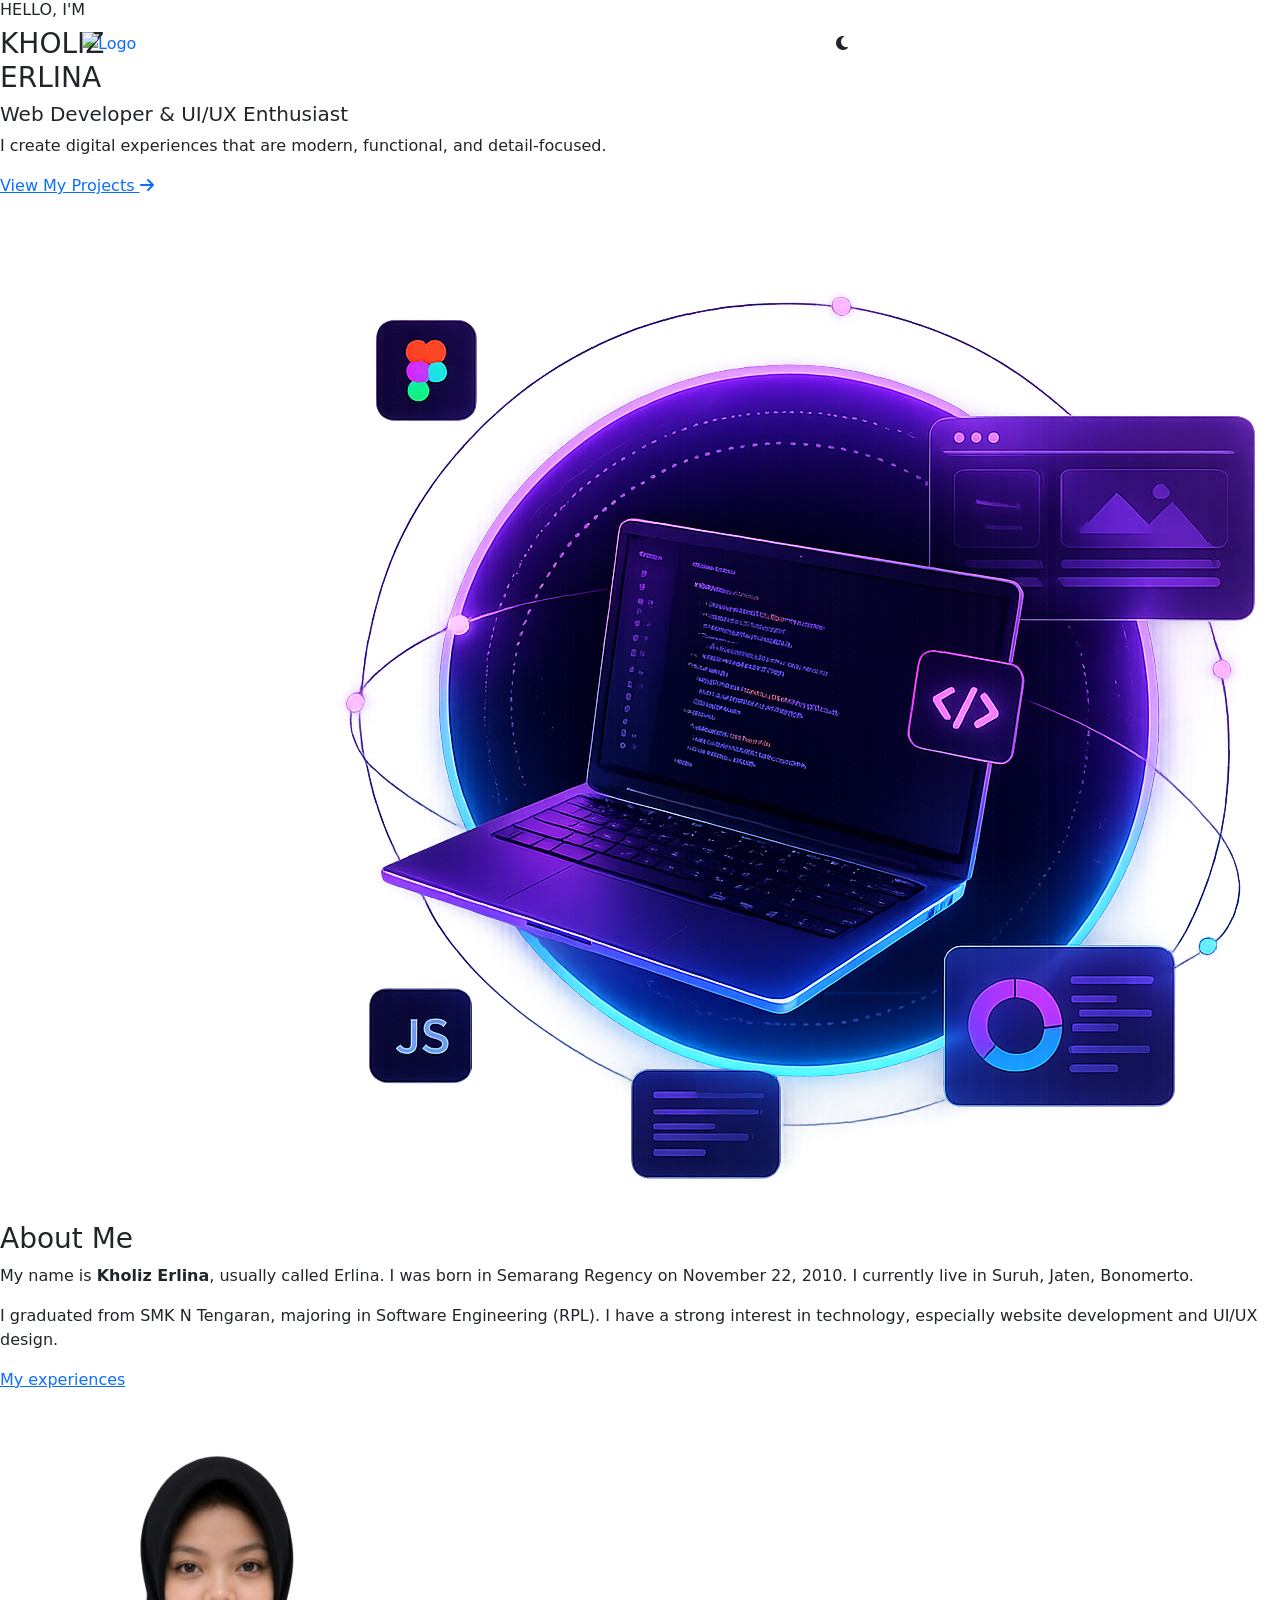
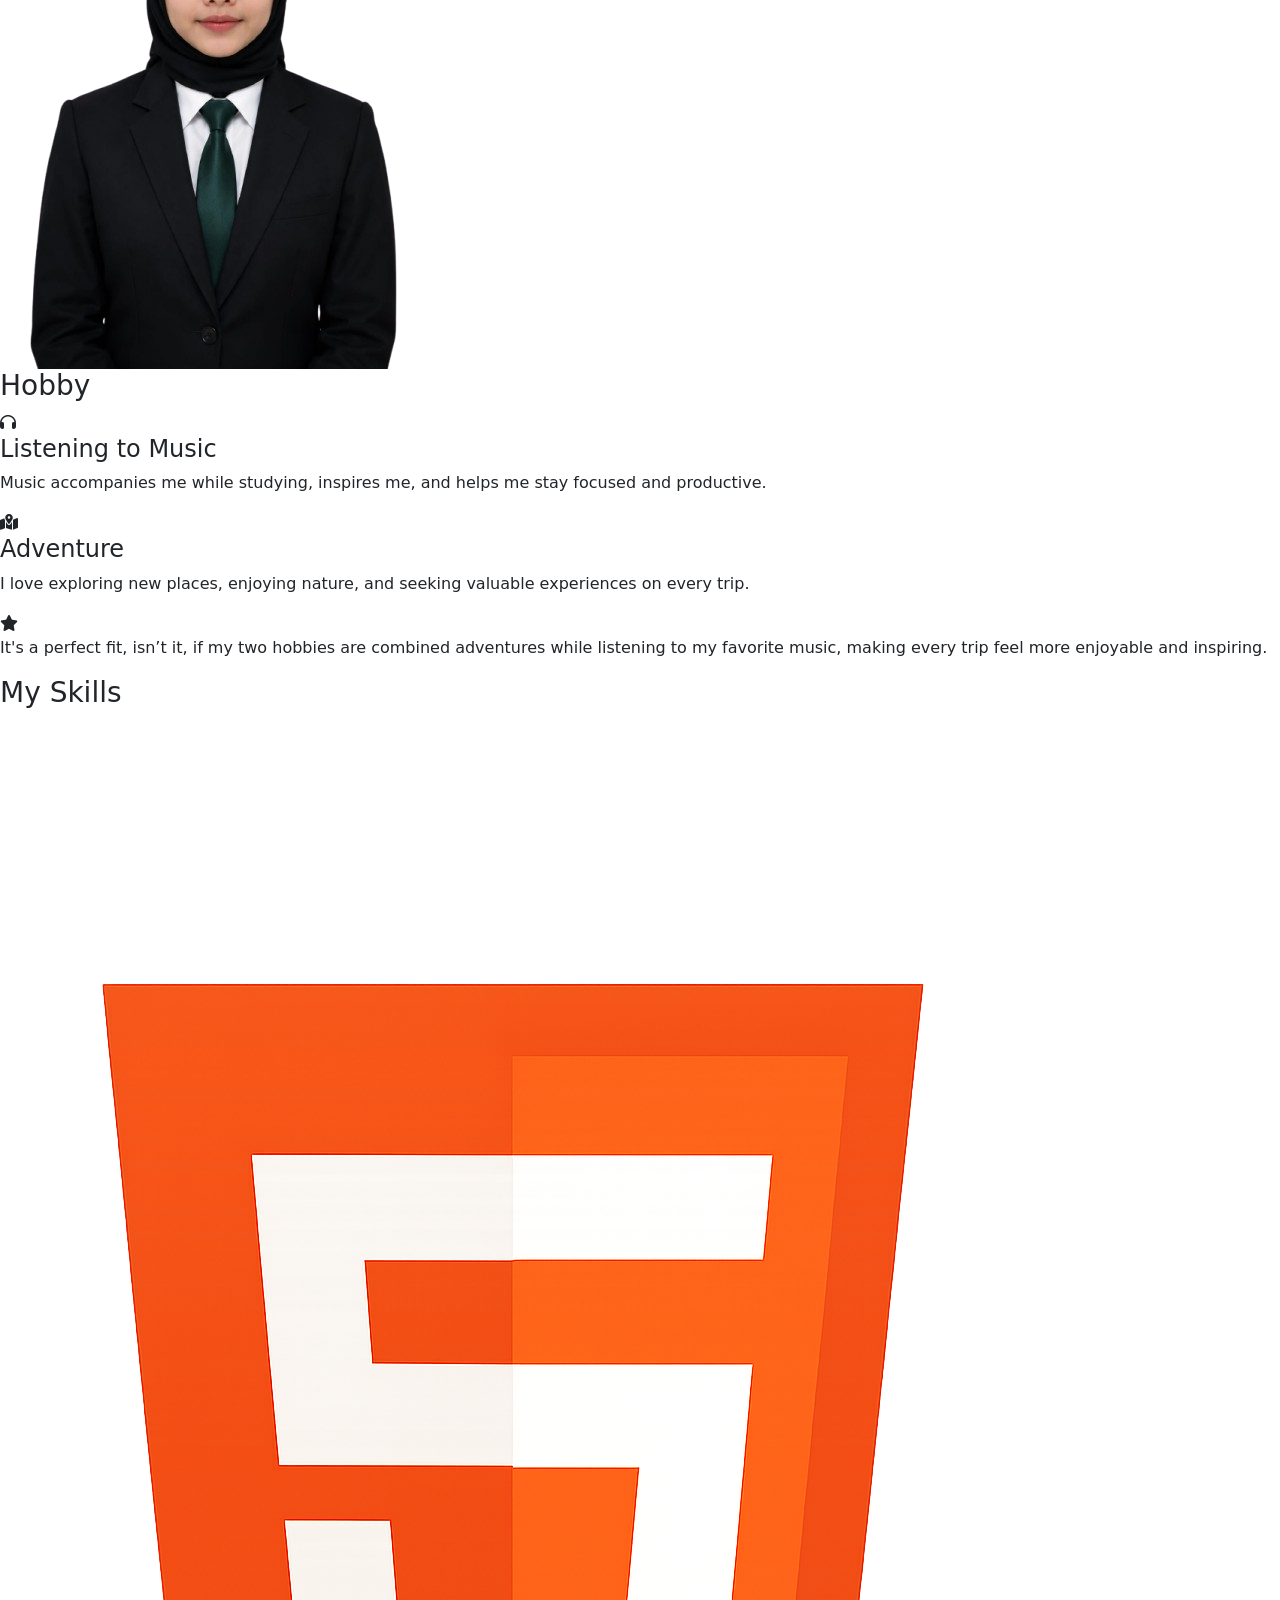
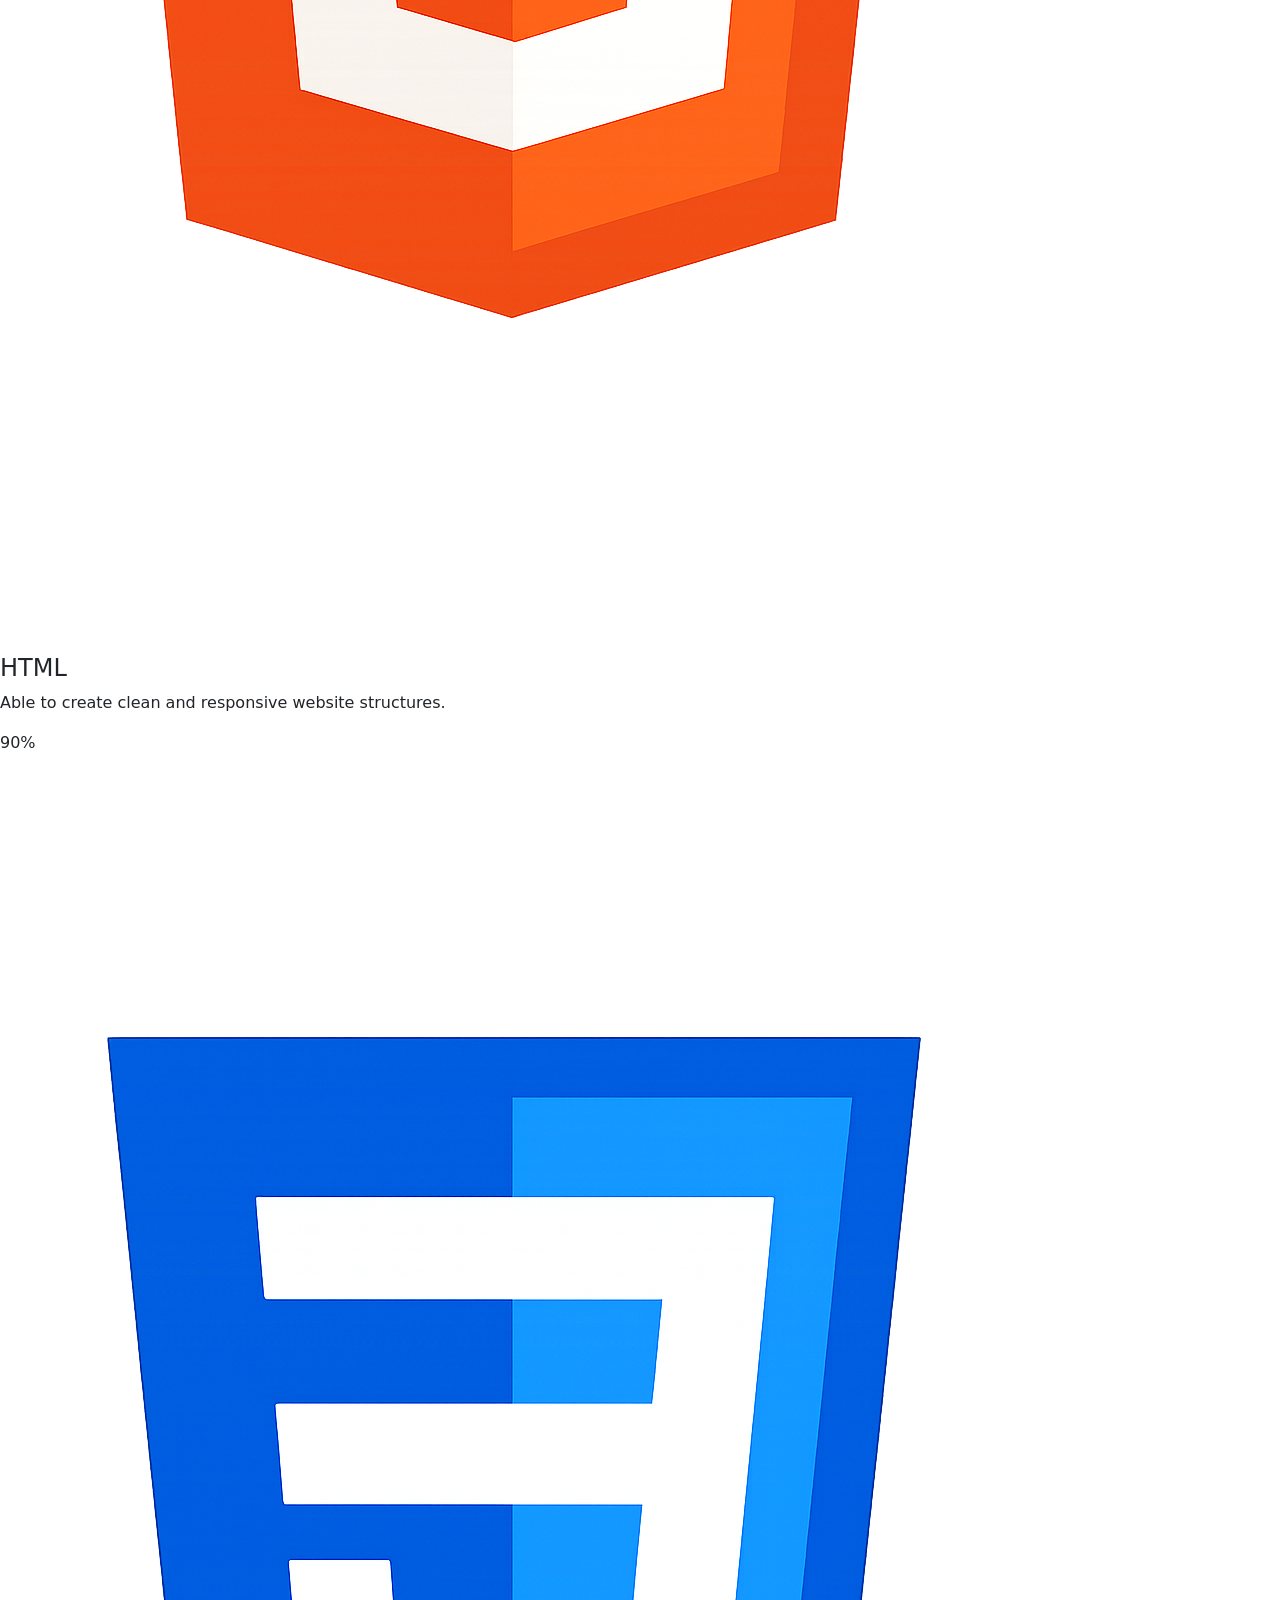
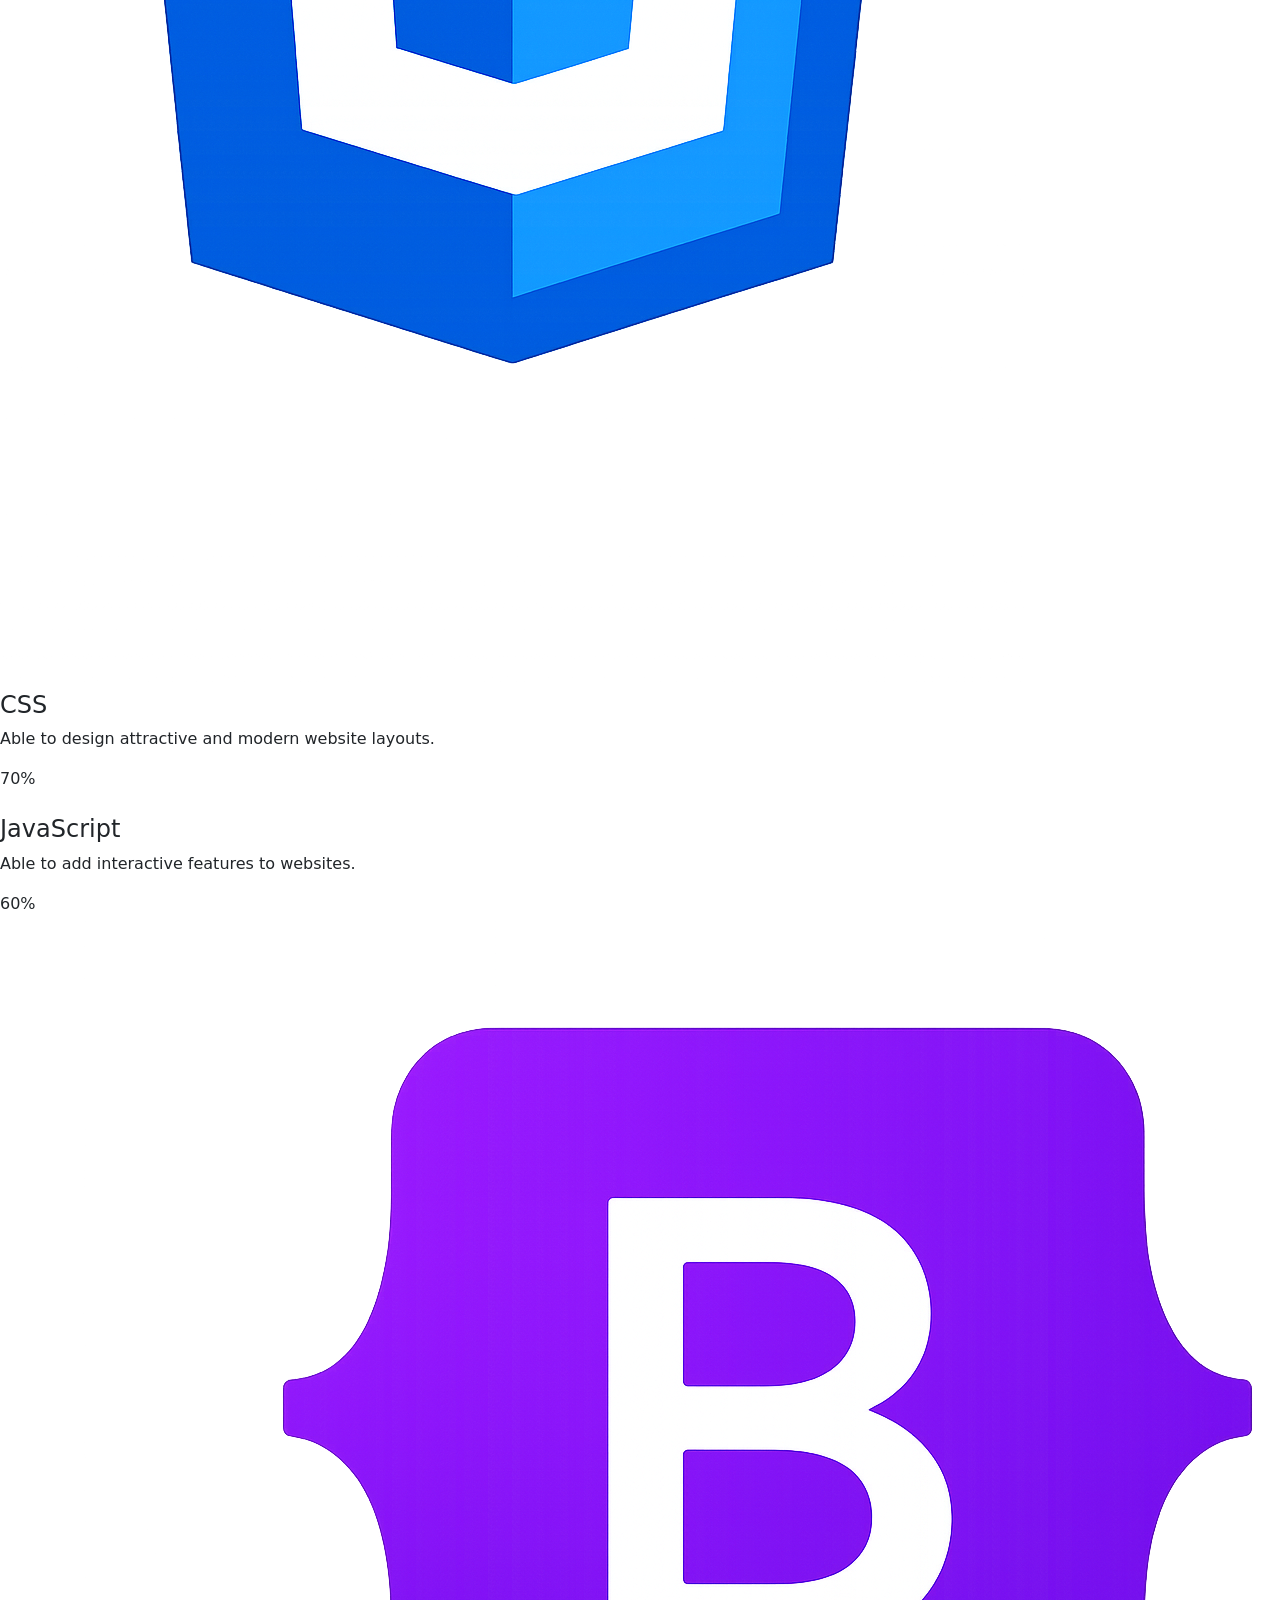
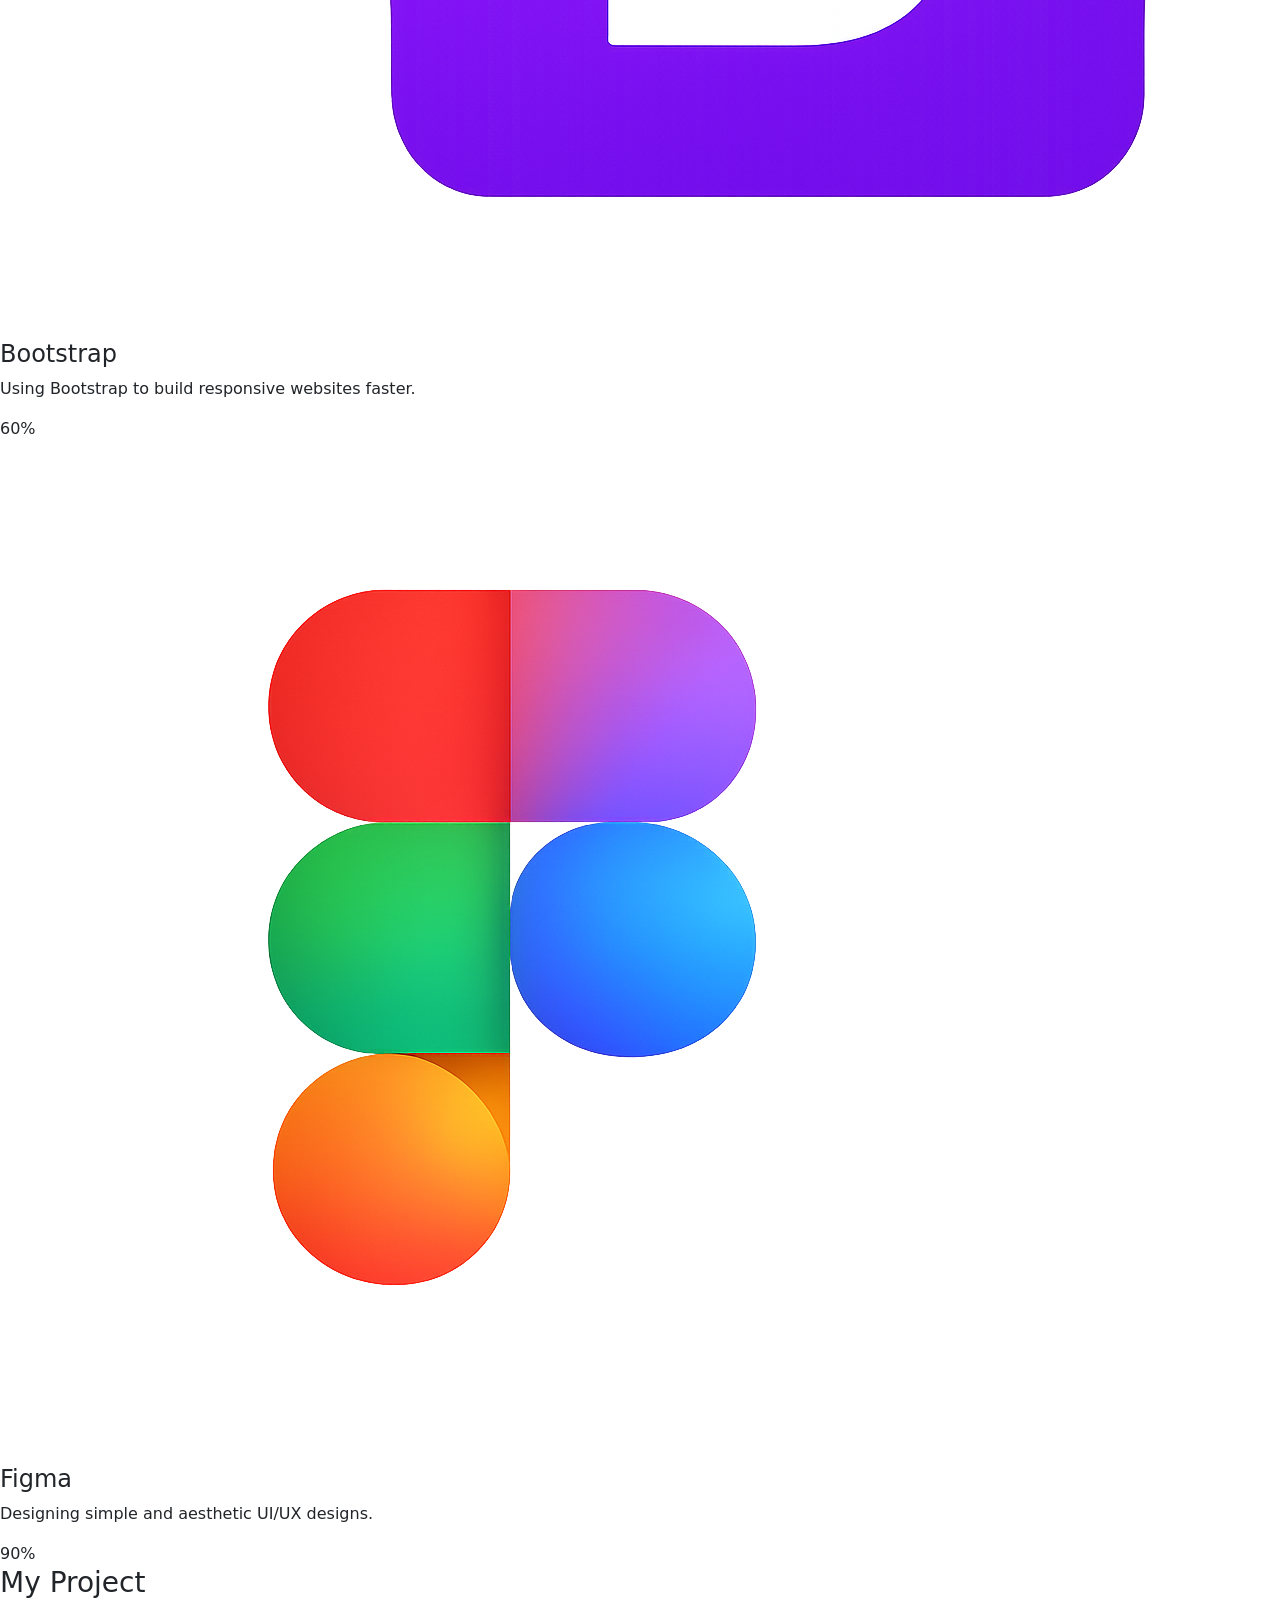
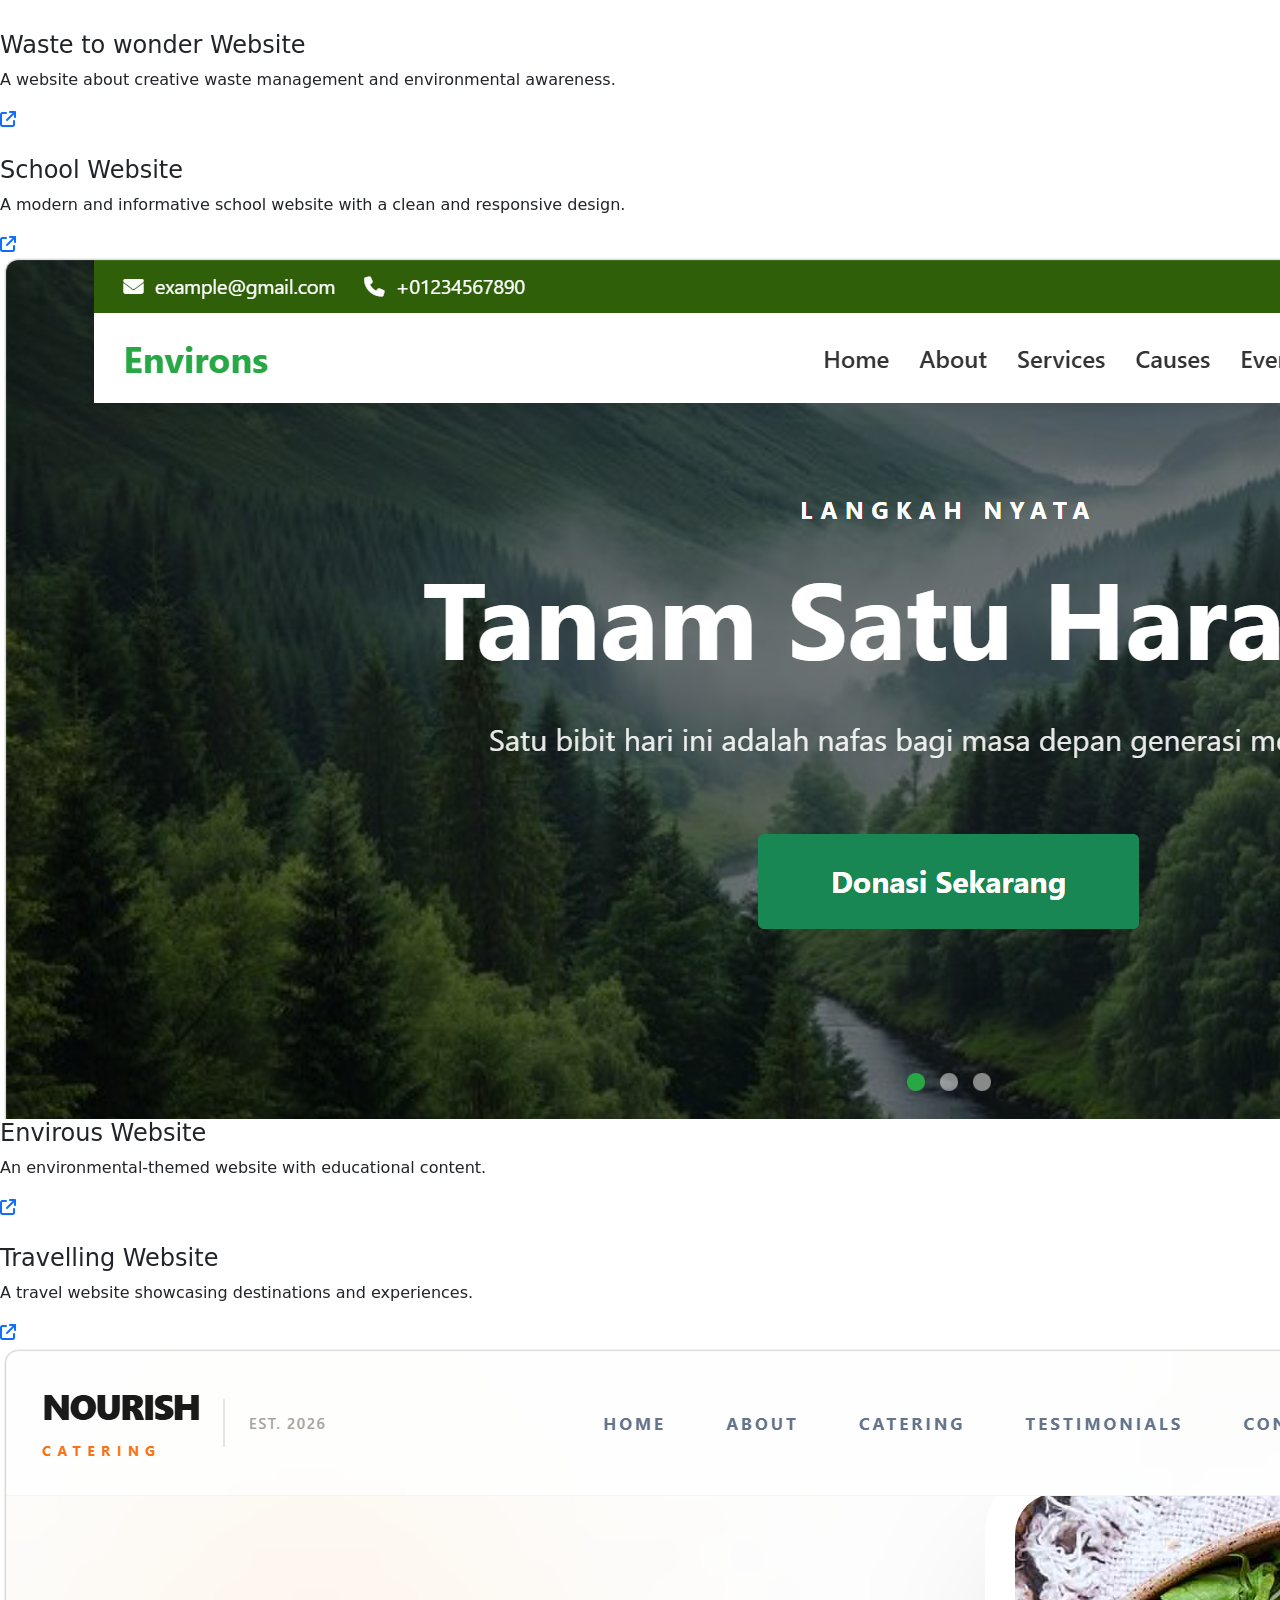
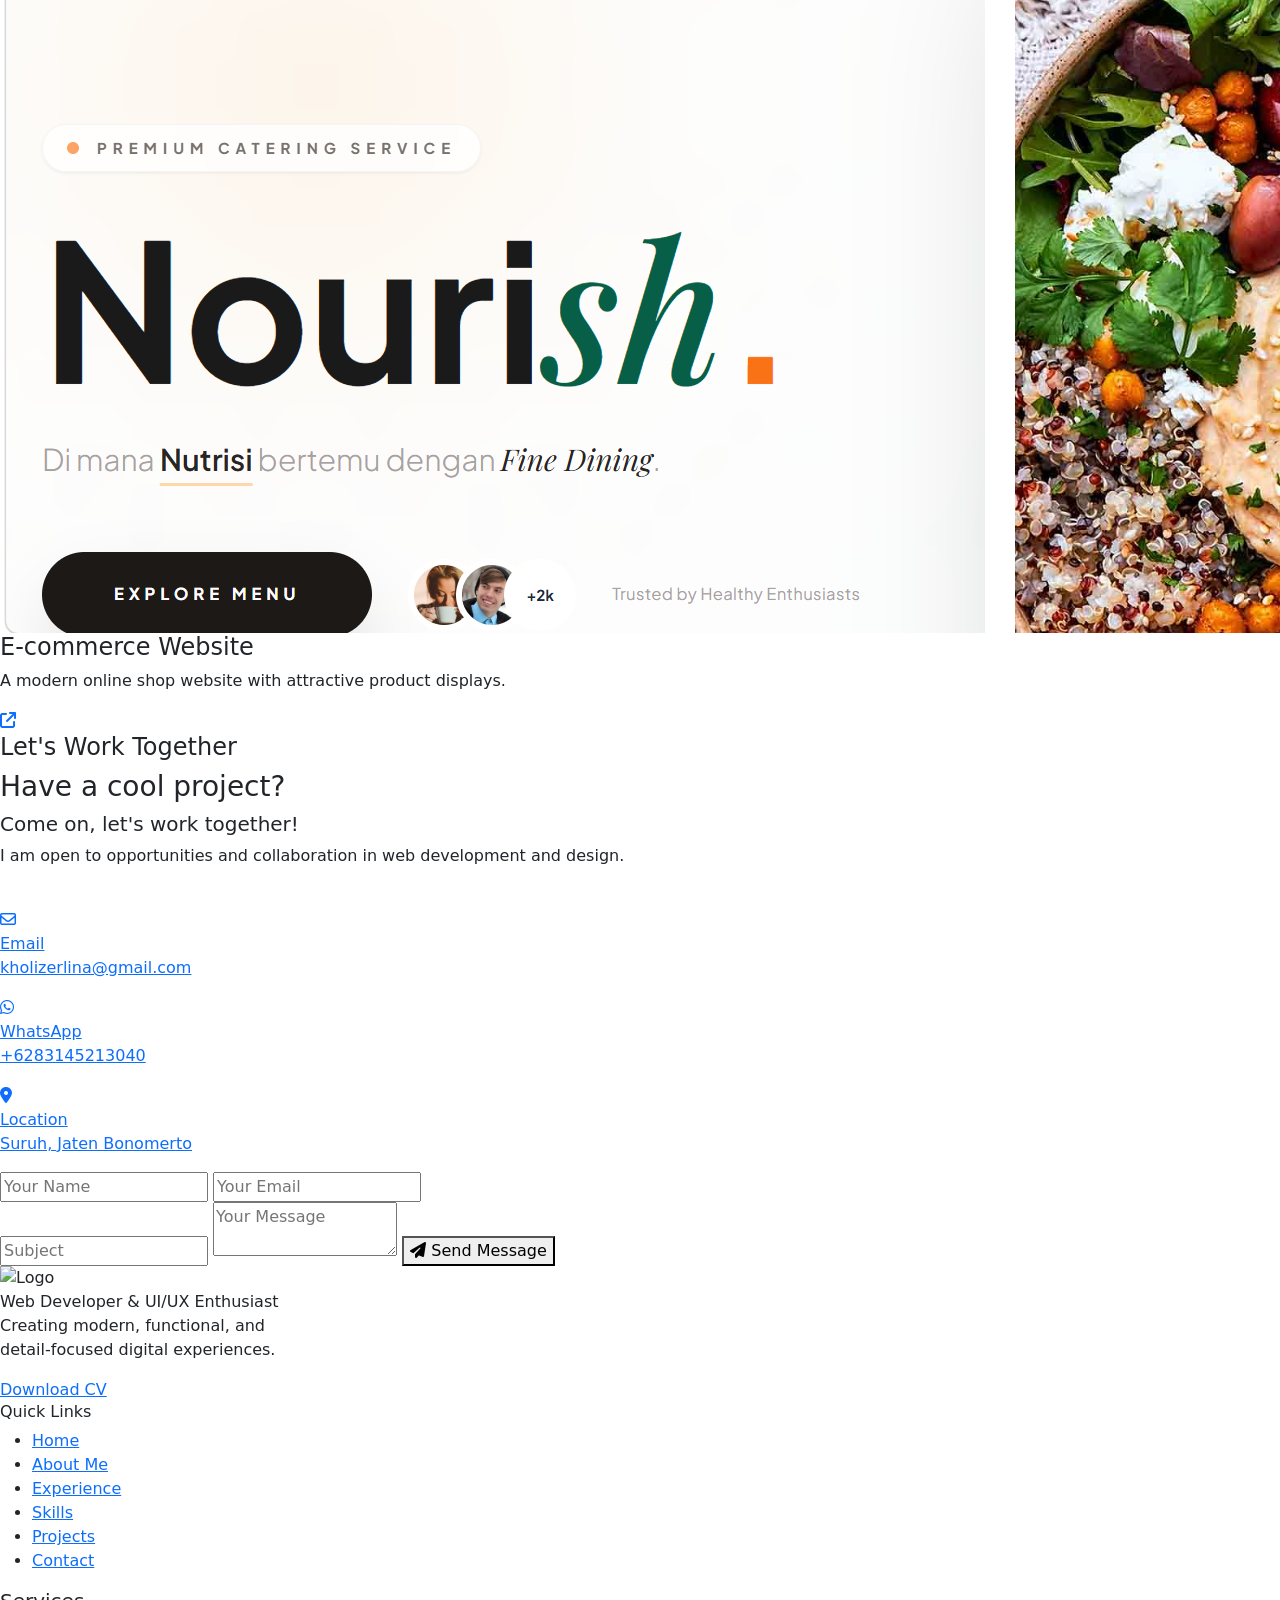
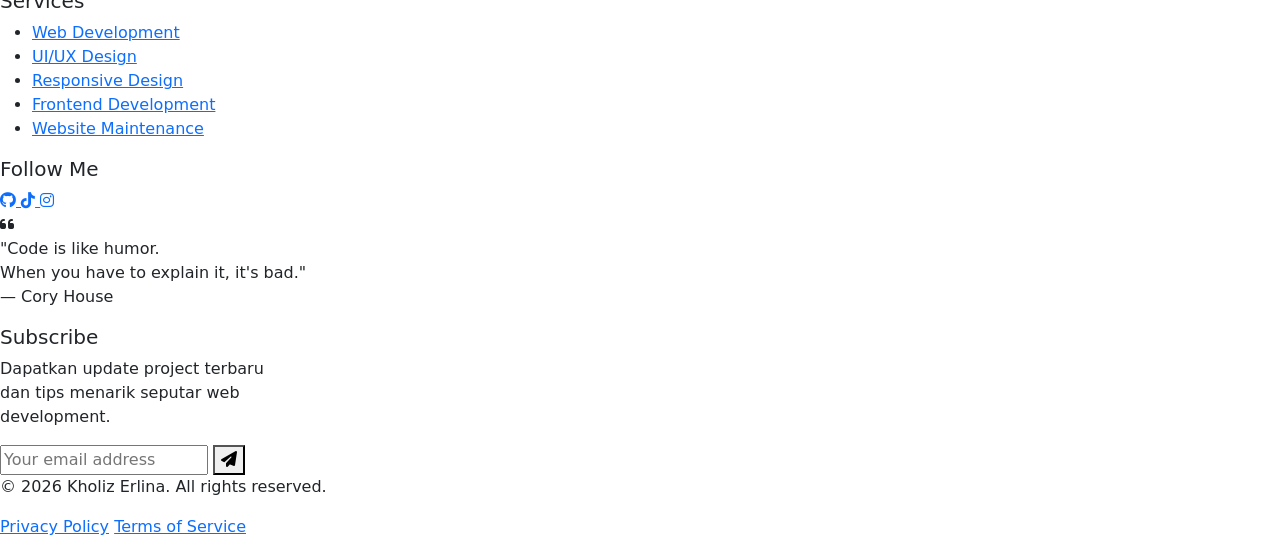
==== index.html @ 1b0246c8 "Add files via upload" ====
<!DOCTYPE html>
<html lang="en">
<head>
    <meta charset="UTF-8">
    <meta name="viewport" content="width=device-width, initial-scale=1.0">
    <title>Document</title>
    <link href="https://cdn.jsdelivr.net/npm/bootstrap@5.3.0/dist/css/bootstrap.min.css" rel="stylesheet">
    <link rel="stylesheet" href="https://cdn.jsdelivr.net/npm/swiper@11/swiper-bundle.min.css" />
    <link rel="stylesheet" href="https://cdnjs.cloudflare.com/ajax/libs/font-awesome/6.5.2/css/all.min.css">
    <link href="https://fonts.googleapis.com/css2?family=Poppins:wght@300;400;500;600;700;800&family=Micro+5&family=Rozha+One&display=swap" rel="stylesheet">
    <link rel="stylesheet" href="https://cdn.jsdelivr.net/npm/bootstrap-icons@1.11.1/font/bootstrap-icons.css">
    <link rel="stylesheet" href="style.css">
</head>
<body>
    
    <div class="main-wrapper" id="home">
        <nav class="navbar navbar-expand-lg navbar-dark custom-nav-pill1 fixed-top pt-4">
    <div class="container">
       <div class="travelling-text d-flex align-items-center  gap-2">
                    <img src="lg.png" alt="Logo" class="travelling-icon text-primary">
        </div>
        <button class="navbar-toggler" type="button" 
                data-bs-toggle="collapse" data-bs-target="#navbar">
                <span class="navbar-toggler-icon"></span>
        </button>        
        <div class="collapse navbar-collapse justify-content-center " id="navbar">
            <ul class="navbar-nav custom-nav-pill" id="navPill">

                <li class="nav-item">
                    <a class="nav-link active" href="#home">Home</a>
                </li>

                <li class="nav-item">
                    <a class="nav-link" href="#about">About</a>
                </li>

                <li class="nav-item">
                    <a class="nav-link" href="#skills">Skills</a>
                </li>

                <li class="nav-item">
                    <a class="nav-link" href="#project">Project</a>
                </li>

                <li class="nav-item">
                    <a class="nav-link" href="#contact">Contact</a>
                </li>

                <li class="nav-item d-flex align-items-center ms-3">
                    
                    <div class="theme-toggle" id="themeToggle">
                        <i class="fa-solid fa-moon"></i>
                    </div>

                </li>
            </ul>
        </div>
    </div>
</nav>

<section class="hero-card">
  <div class="blur-circle"></div>

    <div class="hero-content">
        <div class="hero-left">

            <h6 class="pixel-title">
                HELLO, I'M
            </h6>

            <h3 class="hero-name">
                KHOLIZ <br>
                ERLINA
            </h3>

            <h5 class="hero-job">
                Web Developer & UI/UX Enthusiast
            </h5>

            <p class="hero-desc">
                I create digital experiences that are modern,
                functional, and detail-focused.
            </p>

            <a href="#project" class="hero-btn">
                View My Projects
                <i class="fa-solid fa-arrow-right"></i>
            </a>

        </div>
        <div class="hero-right">
            <div class="circle-glow"></div>
            <img src="hr.png" alt="" class="hero-img">
        </div>
    </div>
</section>


<section class="about-card" id="about">
    <div class="about-content">
        <div class="about-left">

            <h3 class="about-title">
                About Me
            </h3>

            <div class="title-line"></div>

            <p class="about-desc">
                My name is <b>Kholiz Erlina</b>, usually called Erlina.
                I was born in Semarang Regency on November 22, 2010.
                I currently live in Suruh, Jaten, Bonomerto.
            </p>

            <p class="about-desc">
                I graduated from SMK N Tengaran, majoring in
                Software Engineering (RPL). I have a strong interest
                in technology, especially website development
                and UI/UX design.
            </p>

            <a href="experience.html" class="hero-btn">
                 My experiences
            </a>
        </div>

        <div class="about-right">
        <div class="orbit orbit1"></div>
        <div class="orbit orbit2"></div>
        <img src="erlin1-removebg-preview.png" alt="" class="about-img">
</div>
    </div>

    <div class="hobby-box">
        <h3 class="hobby-title">
            Hobby
        </h3>
        <div class="title-line-hobby"></div>

        <div class="hobby-wrapper">
                <div class="hobby-icon">
                    <i class="fa-solid fa-headphones"></i>
                </div>

                <div class="hobby-text">
                    <h4>Listening to Music</h4>
                    <p>
                        Music accompanies me while studying,
                        inspires me, and helps me stay focused
                        and productive.
                    </p>
                </div>

                <div class="hobby-icon">
                    <i class="fa-solid fa-map-location-dot"></i>
                </div>

                <div class="hobby-text">
                    <h4>Adventure</h4>
                    <p>
                        I love exploring new places, enjoying nature,
                        and seeking valuable experiences on every trip.
                    </p>
                </div>
        </div>

        <div class="quote-box">
            <i class="fa-solid fa-star"></i>
            <p>
                It's a perfect fit, isn’t it, if my two hobbies are combined
                adventures while listening to my favorite music,
                making every trip feel more enjoyable and inspiring.
            </p>
        </div>

    </div>
</section>

<section class="skills-card" id="skills">
     <div class="skills-container">
        <div class="skills-left">
            <h3 class="skills-title">
                My Skills
            </h3>
            <div class="title-line-skills"></div>
           

        <div class="skill-item">
            <div class="skill-icon">
                <img src="html.lg.png" alt="">
            </div>
            <div class="skill-content">
                <div class="skill-info">
                    <h4>HTML</h4>
                    <p>Able to create clean and responsive website structures.</p>
                </div>
                <span>90%</span>
            </div>
            <div class="skill-bar">
                <div class="skill-progress html"></div>
            </div>
        </div>

        <div class="skill-item">
            <div class="skill-icon">
                <img src="css.lg.png" alt="">
            </div>
            <div class="skill-content">
                <div class="skill-info">
                    <h4>CSS</h4>
                    <p>Able to design attractive and modern website layouts.</p>
                </div>
                <span>70%</span>
            </div>
            <div class="skill-bar">
                <div class="skill-progress css"></div>
            </div>
        </div>

        
        <div class="skill-item">
            <div class="skill-icon">
                <img src="js.lg.png" alt="">
            </div>
            <div class="skill-content">
                <div class="skill-info">
                    <h4>JavaScript</h4>
                    <p>Able to add interactive features to websites.</p>
                </div>
                <span>60%</span>
            </div>
            <div class="skill-bar">
                <div class="skill-progress js"></div>
            </div>
        </div>

        
        <div class="skill-item">
            <div class="skill-icon">
                <img src="botstrap.lg.png" alt="">
            </div>
            <div class="skill-content">
                <div class="skill-info">
                    <h4>Bootstrap</h4>
                    <p>Using Bootstrap to build responsive websites faster.</p>
                </div>
                <span>60%</span>
            </div>
            <div class="skill-bar">
                <div class="skill-progress bootstrap"></div>
            </div>
        </div>

        
        <div class="skill-item">
            <div class="skill-icon">
                <img src="figma.lg.png" alt="">
            </div>
            <div class="skill-content">
                <div class="skill-info">
                    <h4>Figma</h4>
                    <p>Designing simple and aesthetic UI/UX designs.</p>
                </div>
                <span>90%</span>
            </div>
            <div class="skill-bar">
                <div class="skill-progress figma"></div>
            </div>

        </div>
    </div>
</section>
    
<section class="project-card" id="project">
     <div class="project-content">
        <div class="project-left">
            <h3 class="project-title">
                My Project
            </h3>
            <div class="title-line-project"></div>
           
        <div class="project-grid">
            <div class="project-box">
                <div class="project-image">
                    <img src="waste to wonder.png" alt="">
                </div>

                <div class="project-info">
                    <div>
                        <h4>Waste to wonder Website</h4>
                        <p>
                            A website about creative waste
                            management and environmental
                            awareness.
                        </p>
                    </div>

                    <a href="https://wastetowonderr.netlify.app/" class="project-btn">
                        <i class="fa-solid fa-arrow-up-right-from-square"></i>
                    </a>
                </div>
            </div>

           
            <div class="project-box">
                <div class="project-image">
                    <img src="smk digital.png" alt="">
                </div>

                <div class="project-info">
                    <div>
                        <h4>School Website</h4>
                        <p>
                           A modern and informative school website with a clean and responsive design.
                        </p>
                    </div>

                    <a href="https://kholizerlina-droid.github.io/Tugas2_bootstrap/" class="project-btn">
                        <i class="fa-solid fa-arrow-up-right-from-square"></i>
                    </a>

                </div>
            </div>

           
            <div class="project-box">
                <div class="project-image">
                    <img src="environs.png" alt="">
                </div>

                <div class="project-info">
                    <div>
                        <h4>Envirous Website</h4>
                        <p>
                            An environmental-themed website
                            with educational content.
                        </p>
                    </div>

                    <a href="https://kholizerlina-droid.github.io/Tugas.Environs/" class="project-btn">
                        <i class="fa-solid fa-arrow-up-right-from-square"></i>
                    </a>
                </div>
            </div>

           
            <div class="project-box">
                <div class="project-image">
                    <img src="travelling.png" alt="">
                </div>

                <div class="project-info">
                    <div>
                        <h4>Travelling Website</h4>
                        <p>
                            A travel website showcasing
                            destinations and experiences.
                        </p>
                    </div>

                    <a href="https://kholizerlina-droid.github.io/Tugas4.travelling/" class="project-btn">
                        <i class="fa-solid fa-arrow-up-right-from-square"></i>
                    </a>
                </div>
            </div>

            
            <div class="project-box">
                <div class="project-image">
                    <img src="catering.png" alt="">
                </div>

                <div class="project-info">
                    <div>
                        <h4>E-commerce Website</h4>
                        <p>
                            A modern online shop website with
                            attractive product displays.
                        </p>
                    </div>

                    <a href="https://kholizerlina-droid.github.io/Tugas5.Healthy-Food-Catering/" class="project-btn">
                        <i class="fa-solid fa-arrow-up-right-from-square"></i>
                    </a>
                </div>

            </div>
        </div>
    </div>
</section>

<section class="contact-card" id="contact">
    <div class="contact-wrapper">
        <div class="contact-left">

            <h4 class="pixel-title-p">
                Let's Work Together
            </h4>

            <h3 class="contact-title">
                Have a cool project?
            </h3>

            <h5 class="contact-subtitle">
                Come on, let's work together!
            </h5>

            <p class="contact-desc">
                I am open to opportunities and collaboration in
                web development and design.
            </p>

            <img src="lgg-removebg-preview.png" alt="" class="paper-plane">
            <div class="contact-info-wrapper">
                    <a href="mailto:kholizerlinaa@gmail.com?subject=Collaboration" class="contact-info-box">
                        <div class="contact-info-icon">
                            <i class="fa-regular fa-envelope"></i>
                        </div>
                        <div class="contact-info-text">
                            <span>Email</span>
                            <p>kholizerlina@gmail.com</p>
                        </div>
                    </a>
               

                 <a href="https://wa.me/6283145213040" target="_blank" class="contact-info-box">
                    <div class="contact-info-icon">
                        <i class="fa-brands fa-whatsapp"></i>
                    </div>
                    <div class="contact-info-text">
                        <span>WhatsApp</span>
                        <p>+6283145213040</p>
                    </div>
                </a>

                <a href="https://maps.app.goo.gl/fNrMrjR4Du6vrPM79" target="_blank" class="contact-info-box">
                    <div class="contact-info-icon">
                        <i class="fa-solid fa-location-dot"></i>
                    </div>
                    <div class="contact-info-text">
                        <span>Location</span>
                        <p>Suruh, Jaten Bonomerto</p>
                    </div>
                </a>
            </div>
        </div>

        <div class="contact-right">
            <form class="contact-form" action="https://formspree.io/f/mzdonkod" method="POST">
                <div class="form-group-double">
                    <input type="text" name="name" placeholder="Your Name" required>
                    <input type="email" name="email" placeholder="Your Email" required>
                </div>

                <input type="text" name="subject" placeholder="Subject" required>
                <textarea name="message" placeholder="Your Message" required></textarea>

                <button type="submit" class="send-btn">
                    <i class="fa-solid fa-paper-plane"></i>
                    Send Message
                </button>
            </form>
        </div>

    </div>
</section>

<footer class="footer-card">
    <div class="footer-main">

        <div class="footer-brand">
            <img src="lg.png" alt="Logo" class="footer-logo">
            <p class="footer-brand-desc">
                Web Developer & UI/UX Enthusiast<br>
                Creating modern, functional, and<br>
                detail-focused digital experiences.
            </p>
            <a href="cv.jpeg" class="footer-cv-btn">Download CV</a>
        </div>

       
        <div class="footer-col">
            <h6>Quick Links</h6>
            <ul>
                <li><a href="#home">Home</a></li>
                <li><a href="#about">About Me</a></li>
                <li><a href="experience.html">Experience</a></li>
                <li><a href="#skills">Skills</a></li>
                <li><a href="#project">Projects</a></li>
                <li><a href="#contact">Contact</a></li>
            </ul>
        </div>

        
        <div class="footer-col">
            <h5>Services</h5>
            <ul>
                <li><a href="#">Web Development</a></li>
                <li><a href="#">UI/UX Design</a></li>
                <li><a href="#">Responsive Design</a></li>
                <li><a href="#">Frontend Development</a></li>
                <li><a href="#">Website Maintenance</a></li>
            </ul>
        </div>

        
        <div class="footer-col">
            <h5>Follow Me</h5>
            <div class="footer-socials">
                <a href="https://github.com/kholizerlina-droid" class="footer-social-btn">
                    <i class="fa-brands fab fa-github"></i>
                </a>
                <a href="https://www.tiktok.com/@kz.erlina?_r=1&_t=ZS-96NfgqhVVcg" class="footer-social-btn">
                    <i class="fa-brands fa-tiktok"></i>
                </a>
                <a href="https://www.instagram.com/kholizerlinaa?igsh=ZHc0bGsyeGJzOWNv" class="footer-social-btn">
                    <i class="fa-brands fa-instagram"></i>
                </a>
            </div>

            <div class="footer-quote">
                <i class="fa-solid fa-quote-left"></i>
                <p>
                    "Code is like humor.<br>
                    When you have to explain it, it's bad."<br>
                    — Cory House
                </p>
            </div>
        </div>

       
        <div class="footer-col">
            <h5>Subscribe</h5>
            <p class="footer-subscribe-desc">
                Dapatkan update project terbaru<br>
                dan tips menarik seputar web<br>
                development.
            </p>
            <form class="footer-subscribe-form" action="https://formspree.io/f/maqvrlvr" method="POST">
                <input type="email" name="email" placeholder="Your email address" required>
                <button type="submit">
                    <i class="fa-solid fa-paper-plane"></i>
                </button>
            </form>
        </div>
    </div>

    
    <div class="footer-bottom">
        <p>© 2026 Kholiz Erlina. All rights reserved.</p>
        <div class="footer-bottom-links">
            <a href="#">Privacy Policy</a>
            <a href="#">Terms of Service</a>
        </div>
    </div>

</footer>


<script>
document.addEventListener("DOMContentLoaded", function () {

    const links = document.querySelectorAll('#navPill .nav-link');

    links.forEach(link => {

        link.addEventListener('click', function () {

            links.forEach(l => l.classList.remove('active'));

            this.classList.add('active');

        });

    });


    window.addEventListener('scroll', function () {

        const nav = document.querySelector('.navbar');

        if (window.scrollY > 50) {
            nav.classList.add('scrolled');
        } else {
            nav.classList.remove('scrolled');
        }

    });

});
</script>


<script>
document.addEventListener("DOMContentLoaded", function () {

    const links = document.querySelectorAll('#navPill .nav-link');

    links.forEach(link => {

        link.addEventListener('click', function () {

            links.forEach(l => l.classList.remove('active'));

            this.classList.add('active');

        });

    });

    window.addEventListener('scroll', function () {

        const nav = document.querySelector('.navbar');

        if (window.scrollY > 50) {
            nav.classList.add('scrolled');
        } else {
            nav.classList.remove('scrolled');
        }

    });


    

    const toggleBtn = document.getElementById("themeToggle");
    const icon = toggleBtn.querySelector("i");

    toggleBtn.addEventListener("click", () => {

        document.body.classList.toggle("light-mode");

        if(document.body.classList.contains("light-mode")){
            icon.classList.remove("fa-moon");
            icon.classList.add("fa-sun");
        }else{
            icon.classList.remove("fa-sun");
            icon.classList.add("fa-moon");
        }

    });

});
</script>

<script src="https://cdn.jsdelivr.net/npm/bootstrap@5.3.0/dist/js/bootstrap.bundle.min.js"></script>
</body>
</html>
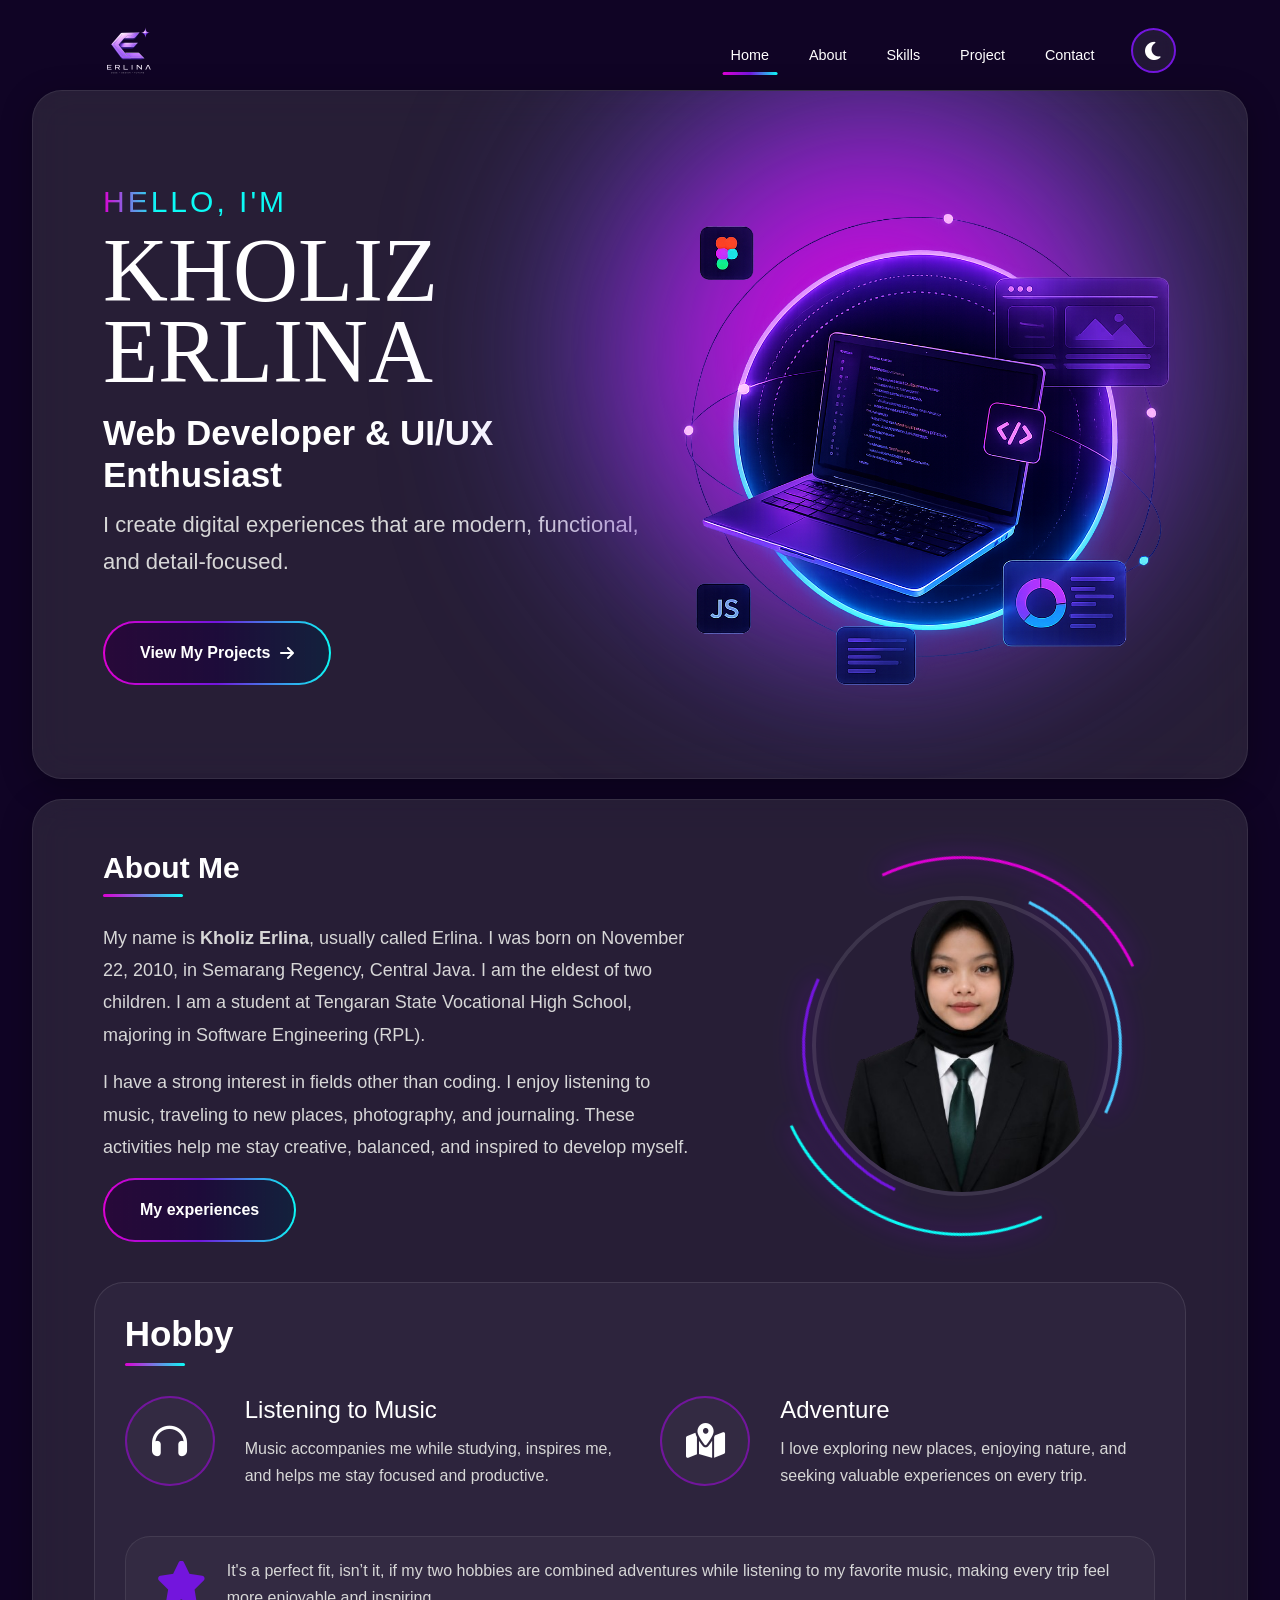
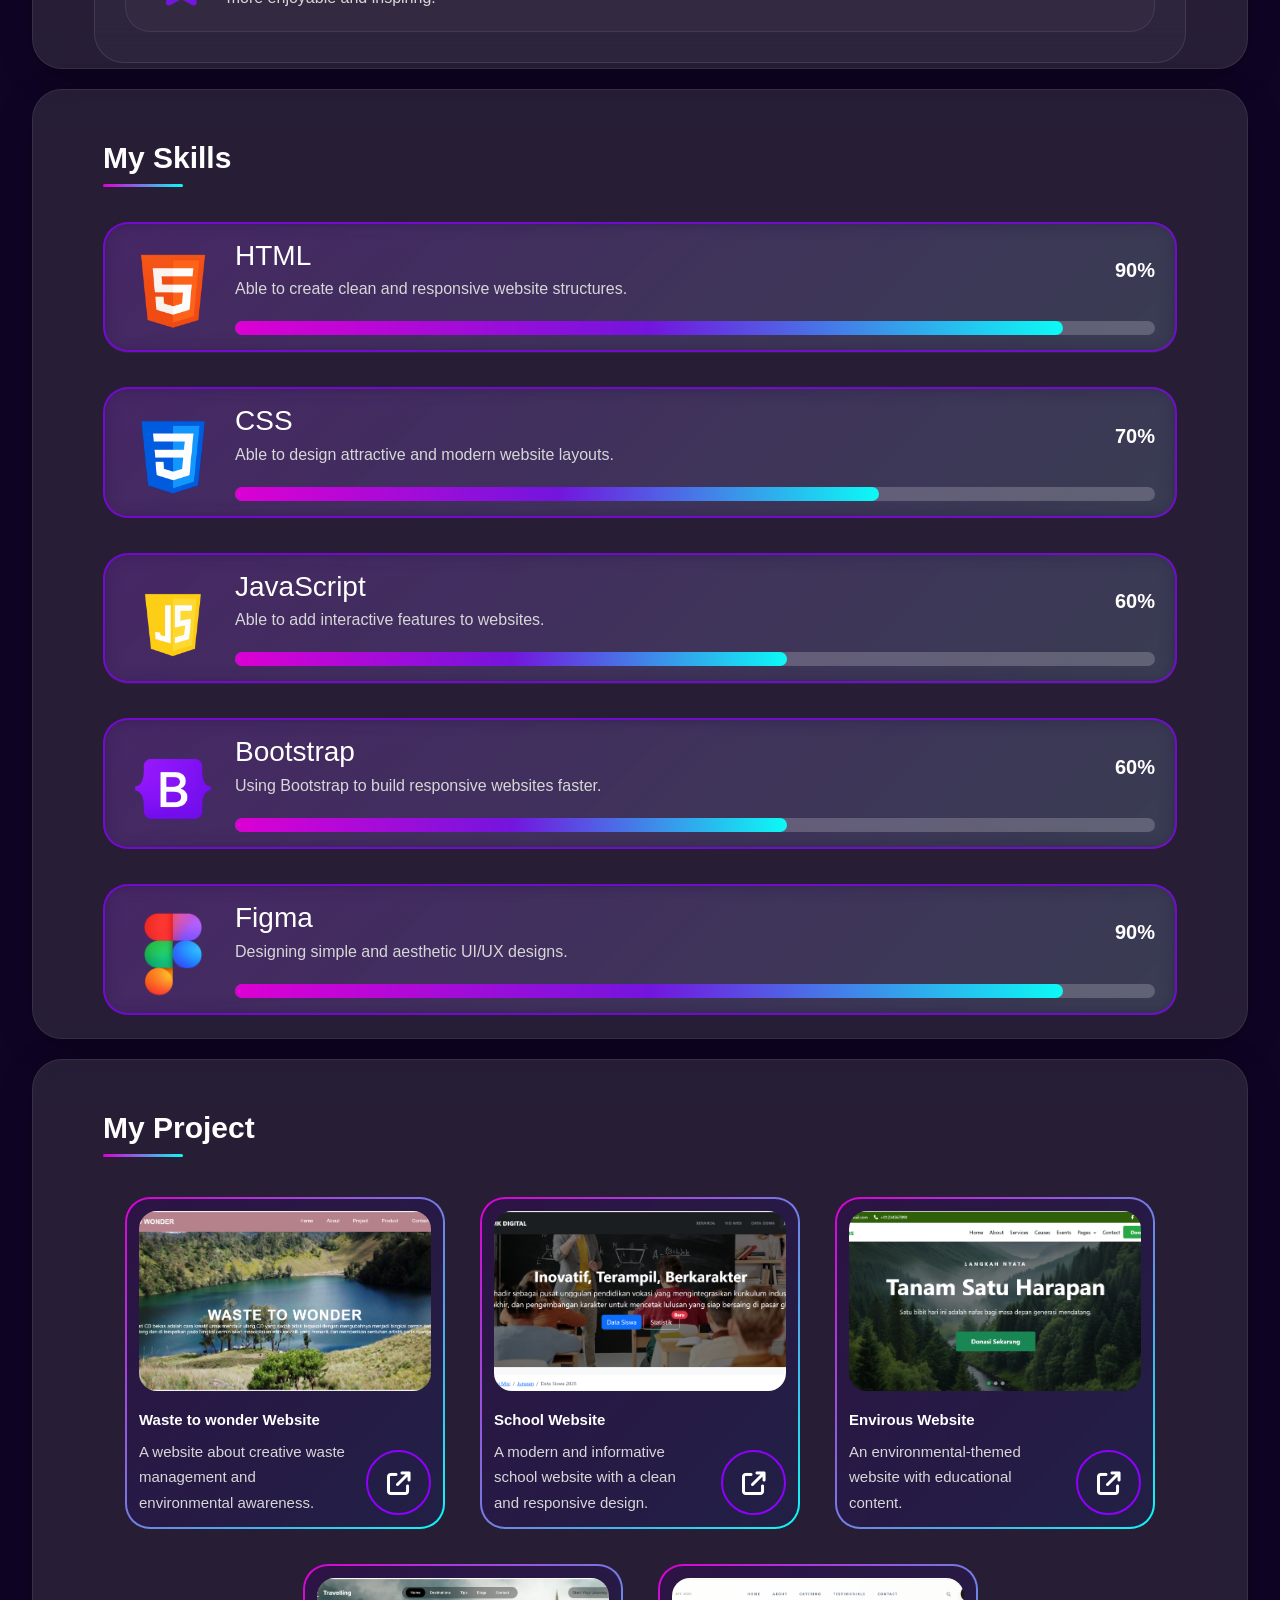
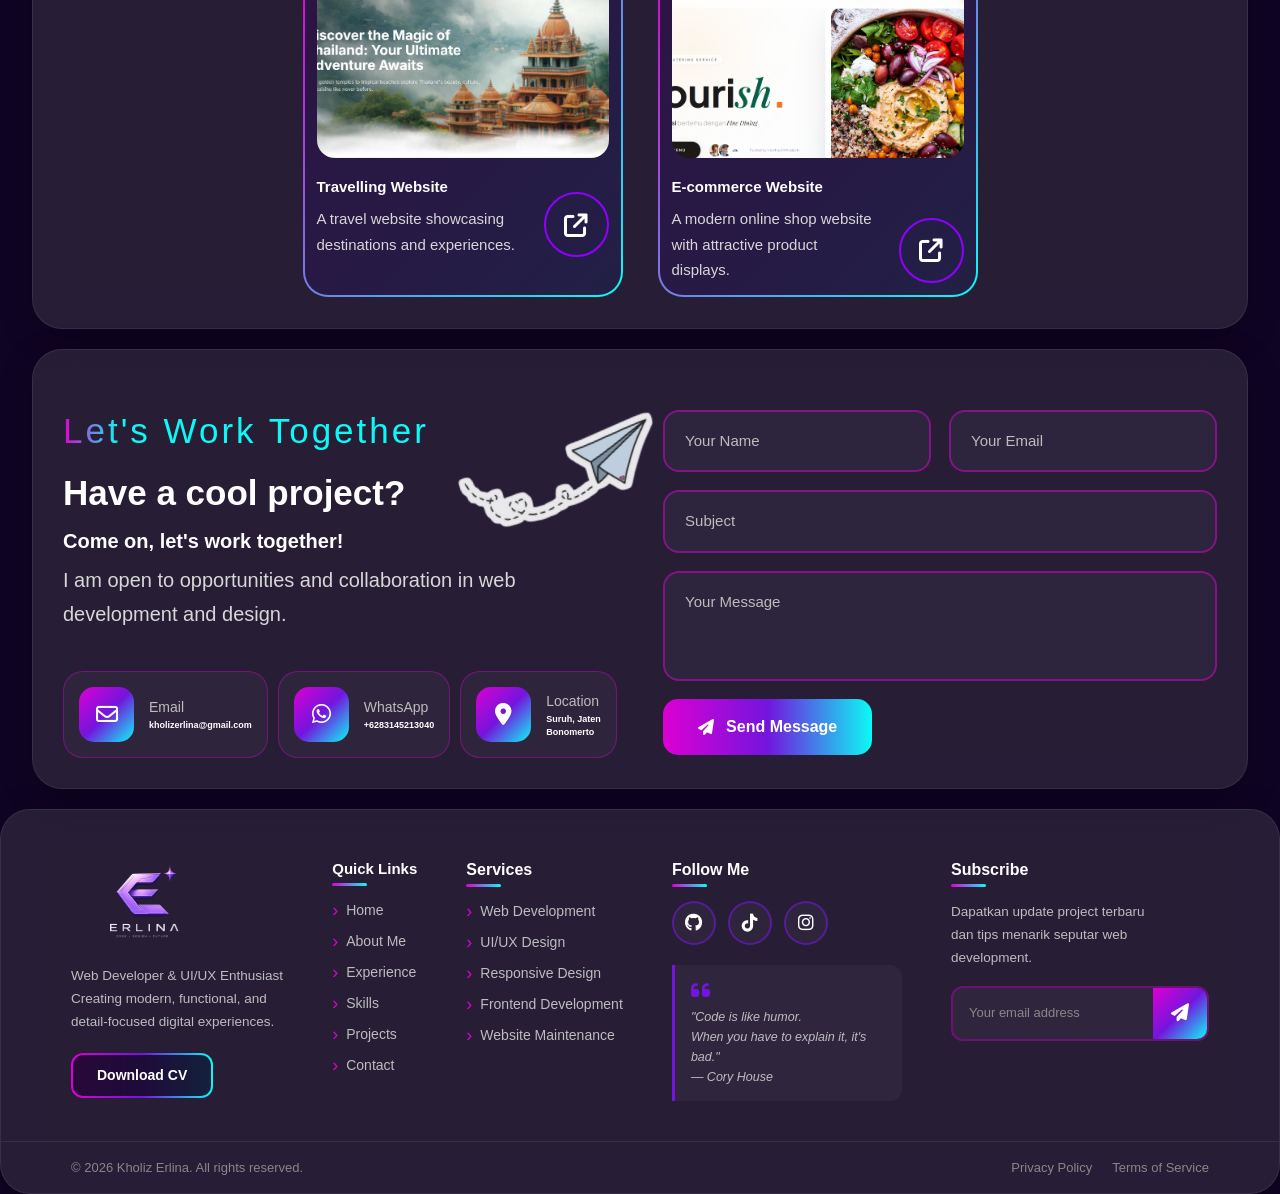
==== commit 3845c15d: "Update index.html" ====
--- a/index.html
+++ b/index.html
@@ -107,16 +107,16 @@
             <div class="title-line"></div>
 
             <p class="about-desc">
-                My name is <b>Kholiz Erlina</b>, usually called Erlina.
-                I was born in Semarang Regency on November 22, 2010.
-                I currently live in Suruh, Jaten, Bonomerto.
+                My name is <b>Kholiz Erlina</b>, usually called Erlina. I was born on November 22, 2010,
+                in Semarang Regency, Central Java.
+                I am the eldest of two children.
+                I am a student at Tengaran State Vocational High School, majoring in Software Engineering (RPL).
             </p>
 
             <p class="about-desc">
-                I graduated from SMK N Tengaran, majoring in
-                Software Engineering (RPL). I have a strong interest
-                in technology, especially website development
-                and UI/UX design.
+                I have a strong interest in fields other than coding. I enjoy listening to music,
+                traveling to new places, photography, and journaling. These activities help me stay 
+                creative, balanced, and inspired to develop myself.
             </p>
 
             <a href="experience.html" class="hero-btn">
@@ -645,4 +645,4 @@
 
 <script src="https://cdn.jsdelivr.net/npm/bootstrap@5.3.0/dist/js/bootstrap.bundle.min.js"></script>
 </body>
-</html>+</html>
--- a/style.css
+++ b/style.css
@@ -0,0 +1,2362 @@
+*{
+      margin:0;
+      padding:0;
+      box-sizing:border-box;
+    }
+
+    html{
+      scroll-behavior:smooth;
+    }
+
+    body{
+    font-family:'Poppins',sans-serif;
+    margin: 0;
+
+    min-height: 100vh;
+
+    background: #100425;
+
+    overflow-x: hidden;
+    overflow-y: auto;
+
+    position: relative;
+}
+
+body.light-mode .hero-card,
+body.light-mode .about-card,
+body.light-mode .skills-card,
+body.light-mode .project-card,
+body.light-mode .contact-card,
+body.light-mode .footer-card{
+    background: rgba(255,255,255,0.55);
+
+    border: 1px solid rgba(255,255,255,0.7);
+
+    box-shadow: 0 8px 30px rgba(0,0,0,0.08);
+}
+
+body.light-mode{
+    background: whitesmoke;
+    color: black;
+}
+
+body.light-mode .blur-circle{
+    background: radial-gradient(
+        circle,
+        rgb(158, 0, 220) 45%,
+        rgb(41, 21, 221) 0%,
+        rgba(12, 250, 245, 1) 100%
+    );
+}
+
+body.light-mode .custom-nav-pill1{
+    background: rgba(255,255,255,0.5);
+    backdrop-filter: blur(10px);
+}
+
+body.light-mode .nav-link{
+    color: black !important;
+}
+
+.theme-toggle{
+    width: 45px;
+    height: 45px;
+
+    margin-top: -10px;
+
+    border-radius: 50%;
+
+    display: flex;
+    align-items: center;
+    justify-content: center;
+
+    cursor: pointer;
+
+    background: rgba(255,255,255,0.08);
+
+    border: 2px solid rgba(115, 21, 221, 1);
+
+    backdrop-filter: blur(10px);
+
+    transition: 0.4s ease;
+
+    color: white;
+    font-size: 1.3rem;
+}
+
+.theme-toggle:hover{
+    transform: scale(1.08);
+}
+
+body.light-mode .theme-toggle{
+    background: rgba(255,255,255,0.7);
+    color: rgba(41, 21, 221);
+    border: 2px solid rgba(41, 21, 221);
+}
+body.light-mode h1,
+body.light-mode h2,
+body.light-mode h3,
+body.light-mode h4,
+body.light-mode h5,
+body.light-mode h6,
+body.light-mode p,
+body.light-mode span,
+body.light-mode a,
+body.light-mode li,
+body.light-mode label,
+body.light-mode small{
+    color: black !important;
+}
+
+body.light-mode .nav-link{
+    color: black !important;
+}
+
+body.light-mode .travelling-text{
+    color: black !important;
+}
+
+.blur-circle{
+    position: absolute;
+
+     z-index: 1;
+
+    width: 550px;
+    height: 550px;
+
+    right: 100px;
+    top: 260px;
+
+    transform: translateY(-50%);
+    border-radius: 50%;
+
+    background: radial-gradient(
+        circle,
+       rgba(220, 0, 211, 1) 45%,
+        rgba(115, 21, 221, 1) 0%,
+        #4cc9ff 100%
+    );
+
+    filter: blur(100px);
+    pointer-events: none;
+}
+
+.navbar.fixed-top {
+ transition: background 0.3s ease; 
+ z-index: 1050;
+}
+
+
+.travelling-text {
+ font-size: 1.5rem;
+ font-weight: bold;
+ color: white;
+}
+
+.travelling-icon {
+ height: 4rem; 
+ width: auto;
+}
+
+.navbar {
+    background: transparent !important;
+    transition: all 0.4s ease;
+    
+    position: fixed !important;
+    top: 0;
+    left: 0;
+    width: 100%;
+    z-index: 99999 !important;
+}
+
+.nav-link {
+    pointer-events: auto !important;
+    cursor: pointer !important;
+    position: relative;
+    z-index: 10001 !important;
+}
+
+.navbar.scrolled {
+    background: rgba(112, 111, 111, 0.155) !important;
+    backdrop-filter: blur(0px); 
+    padding-top: 2px;
+    padding-bottom: 2px;
+}
+
+.custom-nav-pill1 {
+    background: rgba(111, 110, 110, 0.425);
+    padding: 5px 15px;
+    border-radius: 60px;
+}
+
+.custom-nav-pill {
+    margin-left: 50%;
+}
+
+.custom-nav-pill .nav-link {
+    color: white !important;
+    padding: 8px 20px !important;
+    border-radius: 50px;
+    font-size: 0.9rem;
+    position: relative;
+    transition: all 0.3s ease;
+}
+
+.custom-nav-pill .nav-link::after {
+    content: "";
+    position: absolute;
+
+    left: 50%;
+    bottom: 0;
+
+    width: 0%;
+    height: 3px;
+
+    border-radius: 20px;
+
+    background: linear-gradient(
+        90deg,
+        #DC00D3,
+        #7315DD,
+        #0CFAF5
+    );
+
+    transform: translateX(-50%);
+    transition: 0.4s;
+}
+
+
+body.light-mode .custom-nav-pill .nav-link::after{
+    background: linear-gradient(
+        90deg,
+        rgba(220, 0, 211, 1) ,
+        rgba(41, 21, 221) ,
+        #4cc9ff
+    );
+}
+
+.custom-nav-pill .nav-link.active::after {
+    width: 70%;
+}
+
+.custom-nav-pill .nav-link:hover::after {
+    width: 70%;
+}
+
+.hero-card{
+    position: relative;
+    z-index: 2;
+
+    width: 95%;
+    min-height: 550px; 
+
+    margin: 90px auto 0 auto;
+
+    background: rgba(111, 111, 111, 0.247);
+
+    backdrop-filter: blur(20px);
+    -webkit-backdrop-filter: blur(20px);
+
+    border: 1px solid rgba(255,255,255,0.08);
+
+    box-shadow: 0 8px 32px rgba(0,0,0,0.3);
+
+    border-radius: 30px;
+    overflow: hidden;
+}
+
+.navbar{
+    position: relative;
+    z-index: 999;
+}
+
+
+
+.hero-content{
+    display: flex;
+    align-items: center;
+    justify-content: space-between;
+
+    height: 100%;
+
+    padding: 70px;
+}
+
+
+.hero-left{
+    width: 50%;
+}
+
+.pixel-title{
+    font-family:'Micro 5',sans-serif;
+    font-size:30px;
+    letter-spacing:3px;
+
+    background: linear-gradient(
+        90deg,
+        #DC00D3 0%,
+        #0CFAF5 10%
+        
+    );
+
+    background-clip: text;
+    -webkit-background-clip: text;
+    -webkit-text-fill-color: transparent;
+
+    margin-bottom: 10px;
+}
+
+
+body.light-mode .pixel-title{
+
+    background: linear-gradient(
+        90deg,
+        rgba(158, 0, 220) 0%,
+        #4cc9ff 10%
+    );
+
+    background-clip: text;
+    -webkit-background-clip: text;
+    -webkit-text-fill-color: transparent;
+}
+
+.hero-name{
+    font-family:'Rozha One',serif;
+
+    font-size:90px;
+    line-height:0.9;
+
+    color:white;
+
+    margin-bottom:20px;
+}
+
+.hero-job{
+    color:white;
+    font-size:35px;
+    font-weight:600;
+
+    margin-bottom:10px;
+}
+
+.hero-desc{
+    color:#d7d7d7;
+    font-size:22px;
+
+    max-width:600px;
+
+    line-height:1.7;
+
+    margin-bottom:40px;
+}
+
+.hero-btn{
+    display:inline-flex;
+    align-items:center;
+    gap:10px;
+
+    padding:18px 35px;
+
+    border-radius:50px;
+
+    text-decoration:none;
+    color:white;
+
+    font-weight:600;
+
+    border:2px solid transparent;
+
+    background:
+    linear-gradient(
+        rgba(20, 10, 40, 0.9),
+        rgba(20, 10, 40, 0.9)
+    ) padding-box,
+
+    linear-gradient(
+        90deg,
+        #DC00D3,
+        #7315DD,
+        #0CFAF5
+    ) border-box;
+
+    backdrop-filter: blur(10px);
+
+    transition:0.4s;
+}
+
+
+
+body.light-mode .hero-btn{
+    color: black;
+
+    background:
+    linear-gradient(#ffffff,#ffffff) padding-box,
+    linear-gradient(
+        90deg,
+        rgba(158, 0, 220) 0%,
+        #4cc9ff 10%
+    ) border-box;
+
+    border: 2px solid transparent;
+}
+
+.hero-btn:hover{
+    transform:translateY(-5px);
+}
+
+
+.hero-right{
+    width:50%;
+
+    position:relative;
+
+    display:flex;
+    justify-content:center;
+    align-items:center;
+}
+
+.hero-img{
+     width: 1000%;
+    max-width: 820px;
+
+    position: relative;
+    z-index: 2;
+
+    animation: floatHero 4s ease-in-out infinite;
+}
+.circle-glow{
+    position: absolute;
+
+    width: 400px;
+    height: 400px;
+
+    border-radius: 50%;
+
+    background: radial-gradient(
+        circle,
+        rgba(220,0,211,0.5),
+        rgba(12,250,245,0.15)
+    );
+
+    filter: blur(70px);
+
+    animation: glowMove 5s ease-in-out infinite;
+}
+
+
+body.light-mode .hero-name,
+body.light-mode .hero-job,
+body.light-mode .hero-desc,
+body.light-mode .hero-btn,
+body.light-mode .floating-card{
+    color:black;
+}
+
+.about-card{
+    position: relative;
+    z-index: 2;
+
+    width: 95%;
+    min-height: 870px;
+
+    margin: 20px auto 0 auto;
+
+    background: rgba(111, 111, 111, 0.247);
+
+    backdrop-filter: blur(20px);
+    -webkit-backdrop-filter: blur(20px);
+
+    border: 1px solid rgba(255,255,255,0.08);
+
+    box-shadow: 0 8px 32px rgba(0,0,0,0.3);
+
+    border-radius: 30px;
+}
+
+.about-content{
+    display: flex;
+    justify-content: space-between;
+    align-items: center;
+
+    padding: 50px 70px 20px 70px;
+}
+
+.about-left{
+    width: 55%;
+}
+
+.about-title{
+    font-family:'Micro 5',sans-serif;
+    color: white;
+    font-size: 30px;
+    font-weight: 700;
+
+    margin-bottom: 8px;
+}
+
+.title-line{
+    width: 80px;
+    height: 3px;
+
+    border-radius: 20px;
+
+    margin-bottom: 25px;
+
+    background: linear-gradient(
+        90deg,
+        #DC00D3,
+        #0CFAF5
+    );
+}
+
+.about-desc{
+    color: #d7d7d7;
+    font-size: 18px;
+
+    line-height: 1.8;
+
+    margin-bottom: 15px;
+}
+
+.experience-btn{
+    display: inline-block;
+
+    margin-top: 20px;
+
+    padding: 16px 40px;
+
+    border-radius: 20px;
+
+    text-decoration: none;
+    color: white;
+
+    font-size: 20px;
+    font-weight: 600;
+
+    border: 2px solid transparent;
+
+    background:
+    linear-gradient(
+        rgba(20, 10, 40, 0.9),
+        rgba(20, 10, 40, 0.9)
+    ) padding-box,
+
+    linear-gradient(
+        90deg,
+        #DC00D3,
+        #7315DD,
+        #0CFAF5
+    ) border-box;
+
+    transition: 0.4s;
+}
+
+.experience-btn:hover{
+    transform: translateY(-5px);
+}
+
+.about-right{
+    width: 40%;
+
+    position: relative;
+
+    display: flex;
+    justify-content: center;
+    align-items: center;
+}
+
+.about-img{
+    width: 300px;
+    height: 300px;
+
+    object-fit: cover;
+
+    border-radius: 50%;
+
+    position: relative;
+    z-index: 2;
+
+    border: 4px solid rgba(255,255,255,0.1);
+}
+
+.about-right{
+    width: 40%;
+
+    position: relative;
+
+    display: flex;
+    justify-content: center;
+    align-items: center;
+}
+
+
+.about-img{
+    width: 300px;
+    height: 300px;
+
+    object-fit: cover;
+
+    border-radius: 50%;
+
+    position: relative;
+    z-index: 5;
+}
+
+
+.orbit{
+    position: absolute;
+
+    width: 380px;
+    height: 380px;
+
+    border-radius: 50%;
+
+    border: 3px solid transparent;
+
+    animation: spin 10s linear infinite;
+}
+
+
+.orbit1{
+    border-top: 3px solid #DC00D3;
+    border-bottom: 3px solid #0CFAF5;
+
+    transform: rotate(20deg);
+}
+
+.orbit2{
+    width: 320px;
+    height: 320px;
+
+    border-left: 3px solid #7315DD;
+    border-right: 3px solid #4cc9ff;
+
+    animation-direction: reverse;
+    animation-duration: 7s;
+
+    transform: rotate(-20deg);
+}
+
+
+@keyframes spin{
+    100%{
+        transform: rotate(360deg);
+    }
+}
+.orbit{
+    filter: drop-shadow(0 0 12px rgba(140, 0, 255, 0.7));
+}
+
+.hobby-box{
+    width: 90%;
+
+    margin: auto;
+
+    padding: 30px;
+
+    border-radius: 30px;
+
+    border: 1px solid rgba(255,255,255,0.1);
+
+    background: rgba(255,255,255,0.03);
+}
+
+.hobby-title{
+    font-family:'Micro 5',sans-serif;
+    color: white;
+    font-size: 35px;
+    font-weight: 700;
+
+    margin-bottom: 8px;
+}
+.title-line-hobby{
+    width: 60px;
+    height: 3px;
+
+    border-radius: 20px;
+
+    margin-bottom: 25px;
+
+    background: linear-gradient(
+        90deg,
+        #DC00D3,
+        #0CFAF5
+    );
+}
+
+.hobby-wrapper{
+    display: flex;
+    gap: 30px;
+
+    margin-top: 30px;
+}
+
+.hobby-card{
+    flex: 1;
+
+    display: flex;
+    align-items: center;
+    gap: 20px;
+
+    padding: 20px;
+    border-radius: 25px;
+    background: rgba(255,255,255,0.04);
+    transition: 0.4s;
+    
+    margin-top: 40px;
+
+}
+
+.parent-container{
+    padding-top: 40px;
+}
+
+.hobby-card:hover{
+    transform: translateY(-8px);
+}
+
+.hobby-icon{
+    min-width: 90px;
+    height: 90px;
+
+    border-radius: 50%;
+
+    display: flex;
+    align-items: center;
+    justify-content: center;
+
+    font-size: 35px;
+    color: white;
+
+    border: 2px solid rgba(177, 0, 247, 0.5);
+
+    background: rgba(255,255,255,0.03);
+}
+
+.hobby-text h4{
+    color: white;
+    font-size: 24px;
+    margin-bottom: 10px;
+}
+
+.hobby-text p{
+    color: #d7d7d7;
+    line-height: 1.7;
+}
+
+.quote-box{
+    margin-top: 30px;
+
+    display: flex;
+    align-items: center;
+    gap: 20px;
+
+    padding: 20px 30px;
+
+    border-radius: 25px;
+
+    background: rgba(255,255,255,0.03);
+
+    border: 1px solid rgba(255,255,255,0.08);
+}
+
+.quote-box i{
+    font-size: 45px;
+    background: rgba(115, 21, 221, 1);
+    background-clip: text;
+    -webkit-background-clip: text;
+    -webkit-text-fill-color: transparent;
+}
+
+.quote-box p{
+    color: #d7d7d7;
+    line-height: 1.7;
+
+    margin: 0;
+}
+
+body.light-mode .about-title,
+body.light-mode .hobby-title,
+body.light-mode .hobby-text h4,
+body.light-mode .quote-box p,
+body.light-mode .about-desc{
+    color: black !important;
+}
+
+body.light-mode .hobby-card,
+body.light-mode .quote-box,
+body.light-mode .hobby-box{
+    background: rgba(255,255,255,0.5);
+}
+
+@keyframes spin{
+
+    100%{
+        transform: rotate(360deg);
+    }
+
+}
+
+@media screen and (max-width: 768px){
+
+    .about-content{
+        flex-direction: column;
+        text-align: center;
+
+        padding: 40px 25px;
+    }
+
+    .about-left,
+    .about-right{
+        width: 100%;
+    }
+
+    .about-right{
+        margin-top: 40px;
+    }
+
+    .hobby-wrapper{
+        flex-direction: column;
+    }
+
+    .quote-box{
+        flex-direction: column;
+        text-align: center;
+    }
+
+    .about-card{
+        height: auto;
+        padding-bottom: 40px;
+    }
+
+}
+
+body.light-mode .title-line{
+    background: linear-gradient(
+        90deg,
+        rgba(158, 0, 220) ,
+        #4cc9ff 
+    );
+}
+
+
+body.light-mode .title-line-hobby{
+    background: linear-gradient(
+        90deg,
+        rgba(158, 0, 220) ,
+        #4cc9ff
+    );
+}
+
+body.light-mode .orbit1{
+    border-top: 3px solid rgba(158, 0, 220);
+    border-bottom: 3px solid #0CFAF5 ;
+}
+
+body.light-mode .orbit2{
+    border-left: 3px solid rgba(41, 21, 221);
+    border-right: 3px solid #4cc9ff ;
+}
+body.light-mode .orbit{
+    filter: drop-shadow(0 0 12px rgba(41, 21, 221));
+}
+
+body.light-mode .hobby-icon{
+    color: rgba(41, 21, 221);
+
+    border: 2px solid rgba(41, 21, 221);
+
+    background: rgba(255, 200, 0, 0.08);
+
+    box-shadow: 0 0 20px rgba(255, 166, 0, 0.2);
+}
+
+body.light-mode .quote-box i{
+    background: linear-gradient(
+        90deg,
+        rgba(41, 21, 221)
+    );
+
+    background-clip: text;
+    -webkit-background-clip: text;
+    -webkit-text-fill-color: transparent;
+}
+body.light-mode .hobby-card:hover .hobby-icon{
+    transform: scale(1.08);
+
+    box-shadow: 0 0 25px rgba(41, 21, 221);
+}
+
+
+.skills-card{
+    position: relative;
+    z-index: 2;
+
+    width: 95%;
+    min-height: 950px;
+
+    margin: 20px auto 0 auto;
+
+    background: rgba(111, 111, 111, 0.247);
+
+    backdrop-filter: blur(20px);
+    -webkit-backdrop-filter: blur(20px);
+
+    border: 1px solid rgba(255,255,255,0.08);
+
+    box-shadow: 0 8px 32px rgba(0,0,0,0.3);
+
+    border-radius: 30px;
+}
+.skills-container{
+    display: flex;
+    justify-content: space-between;
+    align-items: center;
+
+    padding: 50px 70px 20px 70px;
+}
+
+.skills-left{
+    width: 100%;
+}
+
+.skills-title{
+    font-family:'Micro 5',sans-serif;
+    color: white;
+    font-size: 30px;
+    font-weight: 700;
+
+    margin-bottom: 8px;
+}
+
+.title-line-skills{
+    width: 80px;
+    height: 3px;
+
+    border-radius: 20px;
+
+    margin-bottom: 25px;
+
+    background: linear-gradient(
+        90deg,
+        #DC00D3,
+        #0CFAF5
+    );
+}
+
+.skill-item{
+    position: relative;
+
+    width: 100%;
+
+    margin-top: 35px;
+
+    padding: 15px 20px;
+
+    border-radius: 25px;
+
+    border: 2px solid rgba(140, 0, 255, 0.7);
+
+    background: linear-gradient(
+        135deg,
+        rgba(140, 0, 255, 0.18),
+        rgba(76, 201, 255, 0.08)
+    );
+
+    backdrop-filter: blur(10px);
+
+    transition: 0.4s ease;
+
+    overflow: hidden;
+}
+
+.skill-item:hover{
+    transform: translateY(-5px);
+}
+
+.skill-icon{
+    position: absolute;
+
+    left: 8px;
+    top: 10px;
+}
+
+.skill-icon img{
+    width: 120px;
+    height: 120px;
+
+    object-fit: contain;
+}
+
+.skill-content{
+    margin-left: 110px;
+
+    display: flex;
+    justify-content: space-between;
+    align-items: center;
+}
+
+.skill-info h4{
+    color: white;
+
+    font-size: 28px;
+
+    margin-bottom: 5px;
+}
+
+.skill-info p{
+    color: #d7d7d7;
+
+    margin: 0;
+}
+
+.skill-content span{
+    color: white;
+
+    font-size: 20px;
+    font-weight: 700;
+}
+
+.skill-bar{
+    width: calc(100% - 110px);
+
+    height: 14px;
+
+    margin-left: 110px;
+    margin-top: 20px;
+
+    border-radius: 30px;
+
+    background: rgba(255,255,255,0.2);
+
+    overflow: hidden;
+}
+
+.skill-progress{
+    height: 100%;
+
+    border-radius: 30px;
+
+    background: linear-gradient(
+        90deg,
+        #DC00D3,
+        #7315DD,
+        #0CFAF5
+    );
+}
+
+.skill-progress.html{
+    width: 90%;
+}
+
+.skill-progress.css{
+    width: 70%;
+}
+
+.skill-progress.js{
+    width: 60%;
+}
+
+.skill-progress.bootstrap{
+    width: 60%;
+}
+
+.skill-progress.figma{
+    width: 90%;
+}
+
+
+body.light-mode .skills-title,
+body.light-mode .skill-info h4,
+body.light-mode .skill-content span{
+    color: black;
+}
+
+body.light-mode .skill-info p{
+    color: #444;
+}
+
+body.light-mode .skill-item{
+    background: rgba(255,255,255,0.5);
+}
+
+.project-card{
+    position: relative;
+    z-index: 2;
+
+    width: 95%;
+    min-height: 870px;
+    margin: 20px auto 0 auto;
+
+    background: rgba(111, 111, 111, 0.247);
+
+    backdrop-filter: blur(20px);
+    -webkit-backdrop-filter: blur(20px);
+
+    border: 1px solid rgba(255,255,255,0.08);
+
+    box-shadow: 0 8px 32px rgba(0,0,0,0.3);
+
+    border-radius: 30px;
+}
+
+.project-content{
+    display: flex;
+    justify-content: space-between;
+    align-items: center;
+
+    padding: 50px 70px 20px 70px;
+}
+
+.project-left{
+    width: 100%;
+}
+
+.project-title{
+    font-family:'Micro 5',sans-serif;
+    color: white;
+    font-size: 30px;
+    font-weight: 700;
+
+    margin-bottom: 8px;
+}
+
+.title-line-project{
+    width: 80px;
+    height: 3px;
+
+    border-radius: 20px;
+
+    margin-bottom: 25px;
+
+    background: linear-gradient(
+        90deg,
+        #DC00D3,
+        #0CFAF5
+    );
+}
+
+
+
+
+
+.project-box{
+    position: relative;
+
+    width: 320px;
+
+    padding: 12px;
+
+    border-radius: 25px;
+
+    background:
+    linear-gradient(
+        rgba(35, 20, 60, 0.95),
+        rgba(35, 20, 60, 0.95)
+    ) padding-box,
+
+    linear-gradient(
+        135deg,
+        #DC00D3,
+        #0CFAF5
+    ) border-box;
+
+    border: 2px solid transparent;
+
+    transition: 0.4s ease;
+}
+
+.project-box:hover{
+    transform: translateY(-8px);
+}
+
+
+.project-image img{
+    width: 100%;
+    height: 180px;
+
+    object-fit: cover;
+
+    border-radius: 18px;
+}
+
+
+.project-info{
+    display: flex;
+
+    justify-content: space-between;
+    align-items: end;
+
+    gap: 20px;
+
+    margin-top: 20px;
+}
+
+.project-info h4{
+    color: white;
+
+    font-size: 15px;
+    font-weight: 700;
+
+    margin-bottom: 10px;
+}
+
+.project-info p{
+    color: #d7d7d7;
+
+    font-size: 15px;
+
+    line-height: 1.7;
+
+    margin: 0;
+}
+
+
+.project-btn{
+    min-width: 65px;
+    height: 65px;
+
+    border-radius: 50%;
+
+    display: flex;
+    align-items: center;
+    justify-content: center;
+
+    text-decoration: none;
+
+    color: white;
+    font-size: 24px;
+
+    border: 2px solid #8f00ff;
+
+    transition: 0.4s;
+}
+
+.project-btn:hover{
+    background: #8f00ff;
+    transform: rotate(45deg);
+}
+
+
+body.light-mode .project-title,
+body.light-mode .project-info h4{
+    color: black;
+}
+
+body.light-mode .project-info p{
+    color: #444;
+}
+
+body.light-mode .project-box{
+    background:
+    linear-gradient(
+        rgba(255,255,255,0.9),
+        rgba(255,255,255,0.9)
+    ) padding-box,
+
+    linear-gradient(
+        135deg,
+        rgba(158, 0, 220),
+        #4cc9ff
+    ) border-box;
+}
+
+body.light-mode .project-btn{
+    color: rgba(41, 21, 221);
+    border: 2px solid rgba(41, 21, 221);
+}
+
+
+
+
+@media screen and (max-width: 768px){
+
+    .project-grid{
+        grid-template-columns: 1fr;
+
+        justify-items: center;
+    }
+
+    .project-info{
+        flex-direction: column;
+
+        align-items: start;
+    }
+
+}
+
+
+
+.contact-content{
+    display: flex;
+    justify-content: space-between;
+    align-items: center;
+
+    padding: 100px 70px 20px 70px;
+}
+
+
+
+.contact-card{
+    position: relative;
+    z-index: 2;
+
+    width: 95%;
+
+    min-height: 400px;
+
+    margin: 20px auto 0 auto;
+
+    background: rgba(111, 111, 111, 0.247);
+
+    backdrop-filter: blur(20px);
+    -webkit-backdrop-filter: blur(20px);
+
+    border: 1px solid rgba(255,255,255,0.08);
+
+    box-shadow: 0 8px 32px rgba(0,0,0,0.3);
+
+    border-radius: 30px;
+
+    padding: 30px;
+}
+
+.contact-wrapper{
+    display: flex;
+    justify-content: space-between;
+    gap: 40px;
+
+    padding-top: 30px;
+}
+
+
+
+.contact-right{
+    width: 48%;
+}
+
+.contact-title{
+    color: white;
+    font-size: 35px;
+    font-weight: 700;
+
+    margin-top: 20px;
+}
+
+.contact-subtitle{
+    color: white;
+    font-size: 20px;
+    font-weight: 600;
+    margin-top: 15px;
+
+    margin-bottom: 10px;
+}
+
+.contact-desc{
+    color: #d7d7d7;
+    margin-top: 10px;
+
+    font-size: 20px;
+
+    line-height: 1.7;
+
+    max-width: 500px;
+
+    margin-bottom: 40px;
+}
+
+.paper-plane{
+    position: absolute;
+
+    width: 250px;
+
+    top: -60px;
+    right: -70px;
+
+    transform: rotate(-15deg);
+
+    
+    z-index: 1;
+    opacity: 0.9;
+}
+
+.contact-left{
+    width: 48%;
+    position: relative;
+
+    z-index: 2;
+}
+
+.pixel-title-p{
+    font-family:'Micro 5',sans-serif;
+    font-size:35px;
+    letter-spacing:3px;
+
+    background: linear-gradient(
+        90deg,
+        #DC00D3 0%,
+        #0CFAF5 10%
+        
+    );
+
+    background-clip: text;
+    -webkit-background-clip: text;
+    -webkit-text-fill-color: transparent;
+
+    margin-bottom: 10px;
+}
+
+.contact-info-wrapper{
+     display: flex;
+    gap: 10px;
+    margin-top: 40px;
+}
+
+
+.contact-info-box{
+    width: 260px;
+    width: 100%; /* panjangkan card */
+
+    display: flex;
+    align-items: center;
+    gap: 15px;
+
+    padding: 15px;
+
+    border-radius: 20px;
+
+    border: 1px solid rgba(220,0,211,0.4);
+
+    background: rgba(255,255,255,0.04);
+
+    transition: 0.4s ease;
+}
+
+.contact-info-box:hover{
+    transform: translateY(-5px);
+}
+
+.contact-info-icon{
+    min-width: 55px;
+    height: 55px;
+
+    border-radius: 15px;
+
+    display: flex;
+    align-items: center;
+    justify-content: center;
+
+    font-size: 22px;
+
+    color: white;
+
+    background: linear-gradient(
+        135deg,
+        #DC00D3,
+        #7315DD,
+        #0CFAF5
+    );
+}
+
+.contact-info-text span{
+    color: #bdbdbd;
+    font-size: 14px;
+}
+
+.contact-info-text p{
+    color: white;
+
+    font-size: 9px;
+    font-weight: 600;
+
+    margin: 0;
+}
+
+.contact-form{
+    display: flex;
+    flex-direction: column;
+    gap: 18px;
+}
+
+.form-group-double{
+    display: flex;
+    gap: 18px;
+}
+
+.contact-form input,
+.contact-form textarea{
+    width: 100%;
+
+    padding: 18px 20px;
+
+    border-radius: 16px;
+
+    border: 2px solid rgba(220,0,211,0.5);
+
+    outline: none;
+
+    background: rgba(255,255,255,0.03);
+
+    color: white;
+
+    font-size: 15px;
+
+    transition: 0.3s ease;
+}
+
+.contact-form textarea{
+    height: 110px;
+    resize: none;
+}
+
+.contact-form input:focus,
+.contact-form textarea:focus{
+    border-color: #0CFAF5;
+
+    box-shadow: 0 0 15px rgba(12,250,245,0.3);
+}
+
+.contact-form input::placeholder,
+.contact-form textarea::placeholder{
+    color: #bdbdbd;
+}
+
+.send-btn{
+    width: fit-content;
+
+    padding: 16px 35px;
+
+    border: none;
+    border-radius: 15px;
+
+    display: flex;
+    align-items: center;
+    gap: 12px;
+
+    color: white;
+    font-weight: 600;
+    font-size: 16px;
+
+    cursor: pointer;
+
+    background: linear-gradient(
+        90deg,
+        #DC00D3,
+        #7315DD,
+        #0CFAF5
+    );
+
+    transition: 0.4s ease;
+}
+
+.send-btn:hover{
+    transform: translateY(-5px);
+}
+
+a.contact-info-box {
+    text-decoration: none;
+    color: inherit;
+    display: flex;
+    align-items: center;
+    gap: 15px;
+}
+a.contact-info-box:hover {
+    transform: translateY(-5px);
+    border-color: rgba(220, 0, 211, 0.7);
+    box-shadow: 0 8px 25px rgba(220, 0, 211, 0.2);
+}
+
+@keyframes floatPlane{
+
+    0%{
+        transform: translateY(0px) rotate(-10deg);
+    }
+
+    50%{
+        transform: translateY(-15px) rotate(-6deg);
+    }
+
+    100%{
+        transform: translateY(0px) rotate(-10deg);
+    }
+
+}
+
+/* LIGHT MODE */
+
+body.light-mode .contact-title,
+body.light-mode .contact-subtitle,
+body.light-mode .contact-info-text p{
+    color: black;
+}
+
+body.light-mode .contact-desc,
+body.light-mode .contact-info-text span{
+    color: #444;
+}
+
+body.light-mode .contact-info-box,
+body.light-mode .contact-form input,
+body.light-mode .contact-form textarea{
+    background: rgba(255,255,255,0.6);
+
+    color: black;
+}
+
+body.light-mode .contact-form input::placeholder,
+body.light-mode .contact-form textarea::placeholder{
+    color: #555;
+}
+
+/* RESPONSIVE */
+
+@media screen and (max-width: 992px){
+
+    .contact-wrapper{
+        flex-direction: column;
+    }
+
+    .contact-left,
+    .contact-right{
+        width: 100%;
+    }
+
+    .paper-plane{
+        position: relative;
+
+        display: block;
+
+        margin: 20px auto;
+
+        right: 0;
+    }
+
+}
+
+@media screen and (max-width: 768px){
+
+    .form-group-double{
+        flex-direction: column;
+    }
+
+    .contact-info-wrapper{
+        flex-direction: column;
+    }
+
+}
+
+/* ===== FOOTER ===== */
+
+.footer-card {
+    position: relative;
+    z-index: 2;
+
+    width: 100%;
+
+    margin: 20px auto 0 auto;
+
+    background: rgba(111, 111, 111, 0.247);
+    backdrop-filter: blur(20px);
+    -webkit-backdrop-filter: blur(20px);
+
+    border: 1px solid rgba(255, 255, 255, 0.08);
+    box-shadow: 0 8px 32px rgba(0, 0, 0, 0.3);
+
+    border-radius: 30px;
+
+    overflow: hidden;
+}
+
+.footer-main {
+    display: flex;
+    justify-content: space-between;
+    align-items: flex-start;
+    gap: 40px;
+
+    padding: 50px 70px 40px 70px;
+}
+
+/* Brand kolom kiri */
+.footer-brand {
+    max-width: 230px;
+}
+
+.footer-logo {
+    height: 100px;
+    width: auto;
+    margin-bottom: 5px;
+}
+
+.footer-brand-name {
+    font-family: 'Micro 5', sans-serif;
+    font-size: 22px;
+    letter-spacing: 4px;
+    background: linear-gradient(90deg, #DC00D3, #0CFAF5);
+    background-clip: text;
+    -webkit-background-clip: text;
+    -webkit-text-fill-color: transparent;
+    margin-bottom: 10px;
+}
+
+.footer-brand-desc {
+    color: #bdbdbd;
+    font-size: 13.5px;
+    line-height: 1.7;
+    margin-bottom: 20px;
+}
+
+.footer-cv-btn {
+    display: inline-block;
+    padding: 10px 24px;
+    border-radius: 12px;
+    border: 2px solid transparent;
+    text-decoration: none;
+    color: white;
+    font-size: 14px;
+    font-weight: 600;
+    background:
+        linear-gradient(rgba(20, 10, 40, 0.9), rgba(20, 10, 40, 0.9)) padding-box,
+        linear-gradient(90deg, #DC00D3, #7315DD, #0CFAF5) border-box;
+    transition: 0.4s;
+}
+
+.footer-cv-btn:hover {
+    transform: translateY(-3px);
+}
+
+/* Kolom navigasi & services */
+.footer-col h5 {
+    color: white;
+    font-size: 16px;
+    font-weight: 700;
+    margin-bottom: 14px;
+    position: relative;
+    padding-bottom: 8px;
+}
+
+.footer-col h6 {
+    color: white;
+    font-size: 15px;
+    font-weight: 700;
+    margin-bottom: 14px;
+    position: relative;
+    padding-bottom: 8px;
+}
+.footer-col h6::after {
+    content: '';
+    position: absolute;
+    left: 0;
+    bottom: 0;
+    width: 35px;
+    height: 3px;
+    border-radius: 10px;
+    background: linear-gradient(90deg, #DC00D3, #0CFAF5);
+}
+
+.footer-col h5::after {
+    content: '';
+    position: absolute;
+    left: 0;
+    bottom: 0;
+    width: 35px;
+    height: 3px;
+    border-radius: 10px;
+    background: linear-gradient(90deg, #DC00D3, #0CFAF5);
+}
+
+.footer-col ul {
+    list-style: none;
+    padding: 0;
+    margin: 0;
+}
+
+.footer-col ul li {
+    margin-bottom: 10px;
+}
+
+.footer-col ul li a {
+    color: #bdbdbd;
+    text-decoration: none;
+    font-size: 14px;
+    display: flex;
+    align-items: center;
+    gap: 8px;
+    transition: 0.3s;
+}
+
+.footer-col ul li a::before {
+    content: '›';
+    color: #DC00D3;
+    font-size: 18px;
+    line-height: 1;
+}
+
+.footer-col ul li a:hover {
+    color: white;
+    padding-left: 4px;
+}
+
+/* Follow me */
+.footer-socials {
+    display: flex;
+    gap: 12px;
+    margin-bottom: 20px;
+}
+
+.footer-social-btn {
+    width: 44px;
+    height: 44px;
+    border-radius: 50%;
+    display: flex;
+    align-items: center;
+    justify-content: center;
+    text-decoration: none;
+    color: white;
+    font-size: 18px;
+    border: 2px solid rgba(115, 21, 221, 0.6);
+    background: rgba(255, 255, 255, 0.04);
+    transition: 0.4s;
+}
+
+.footer-social-btn:hover {
+    background: linear-gradient(135deg, #DC00D3, #7315DD);
+    border-color: transparent;
+    transform: translateY(-4px);
+    color: white;
+}
+
+.footer-quote {
+    background: rgba(255, 255, 255, 0.04);
+    border-left: 3px solid #7315DD;
+    border-radius: 0 12px 12px 0;
+    padding: 14px 16px;
+    margin-top: 10px;
+    max-width: 230px;
+}
+
+.footer-quote i {
+    font-size: 22px;
+    color: #7315DD;
+    margin-bottom: 6px;
+    display: block;
+}
+
+.footer-quote p {
+    color: #bdbdbd;
+    font-size: 12.5px;
+    line-height: 1.6;
+    margin: 0;
+    font-style: italic;
+}
+
+/* Subscribe */
+.footer-subscribe-desc {
+    color: #bdbdbd;
+    font-size: 13.5px;
+    line-height: 1.7;
+    margin-bottom: 16px;
+}
+
+.footer-subscribe-form {
+    display: flex;
+    gap: 0;
+    border-radius: 12px;
+    overflow: hidden;
+    border: 2px solid rgba(220, 0, 211, 0.4);
+}
+
+.footer-subscribe-form input {
+    flex: 1;
+    padding: 12px 16px;
+    background: rgba(255, 255, 255, 0.04);
+    border: none;
+    outline: none;
+    color: white;
+    font-size: 13px;
+}
+
+.footer-subscribe-form input::placeholder {
+    color: #888;
+}
+
+.footer-subscribe-form button {
+    padding: 12px 18px;
+    border: none;
+    background: linear-gradient(135deg, #DC00D3, #7315DD, #0CFAF5);
+    color: white;
+    font-size: 18px;
+    cursor: pointer;
+    transition: 0.3s;
+}
+
+.footer-subscribe-form button:hover {
+    opacity: 0.85;
+}
+
+
+.footer-bottom {
+    border-top: 1px solid rgba(255, 255, 255, 0.08);
+    padding: 16px 70px;
+    display: flex;
+    justify-content: space-between;
+    align-items: center;
+}
+
+body.light-mode .footer-bottom {
+    border-top: 1px solid rgb(27, 26, 26);
+    padding: 16px 70px;
+    display: flex;
+    justify-content: space-between;
+    align-items: center;
+} 
+
+.footer-bottom p {
+    color: #888;
+    font-size: 13px;
+    margin: 0;
+}
+
+.footer-bottom-links {
+    display: flex;
+    gap: 20px;
+}
+
+.footer-bottom-links a {
+    color: #888;
+    font-size: 13px;
+    text-decoration: none;
+    transition: 0.3s;
+}
+
+.footer-bottom-links a:hover {
+    color: white;
+}
+
+body.light-mode .footer-brand-desc,
+body.light-mode .footer-col ul li a,
+body.light-mode .footer-subscribe-desc,
+body.light-mode .footer-quote p,
+body.light-mode .footer-bottom p,
+body.light-mode .footer-bottom-links a {
+    color: #444 !important;
+}
+
+body.light-mode .footer-col h5 {
+    color: black !important;
+}
+body.light-mode .footer-col h6 {
+    color: black !important;
+}
+
+body.light-mode .footer-col ul li a:hover {
+    color: black !important;
+}
+
+body.light-mode .footer-subscribe-form {
+    border-color: rgba(41, 21, 221, 0.4);
+}
+
+body.light-mode .footer-subscribe-form input {
+    background: rgba(255, 255, 255, 0.7);
+    color: black;
+}
+
+body.light-mode .footer-subscribe-form input::placeholder {
+    color: #777;
+}
+
+body.light-mode .footer-social-btn {
+    border-color: rgba(41, 21, 221, 0.5);
+    color: rgba(41, 21, 221);
+}
+
+body.light-mode .footer-cv-btn {
+    color: black;
+    background:
+        linear-gradient(#ffffff, #ffffff) padding-box,
+        linear-gradient(90deg, rgba(158, 0, 220), #4cc9ff) border-box;
+}
+
+@media screen and (max-width: 992px) {
+    .footer-main {
+        flex-wrap: wrap;
+        padding: 40px 30px 30px;
+    }
+
+    .footer-brand {
+        max-width: 100%;
+        width: 100%;
+    }
+
+    .footer-bottom {
+        flex-direction: column;
+        gap: 10px;
+        text-align: center;
+        padding: 16px 30px;
+    }
+}
+
+@media screen and (max-width: 768px) {
+    .footer-main {
+        gap: 30px;
+    }
+
+    .footer-col {
+        min-width: 130px;
+    }
+}
+
+
+@keyframes floatHero{
+
+    0%{
+        transform: translateY(0px) rotate(-12deg);
+    }
+
+    50%{
+        transform: translateY(-20px) rotate(-10deg);
+    }
+
+    100%{
+        transform: translateY(0px) rotate(-12deg);
+    }
+
+}
+@keyframes glowMove{
+
+    0%{
+        transform: scale(1);
+        opacity: 0.7;
+    }
+
+    50%{
+        transform: scale(1.1);
+        opacity: 1;
+    }
+
+    100%{
+        transform: scale(1);
+        opacity: 0.7;
+    }
+
+}
+
+
+@media screen and (max-width: 991px) {
+
+    .custom-nav-pill1 .container {
+        position: relative;
+    }
+
+    .navbar-collapse {
+        position: absolute !important;
+        top: 100% !important;
+        right: 0 !important;
+        left: auto !important;
+        width: 170px !important;
+        background: rgba(16, 4, 37, 0.97) !important;
+        backdrop-filter: blur(20px);
+        border-radius: 16px;
+        padding: 10px !important;
+        margin-top: 10px;
+        z-index: 9999;
+    }
+
+    body.light-mode .navbar-collapse {
+        position: absolute !important;
+        top: 100% !important;
+        right: 0 !important;
+        left: auto !important;
+        width: 170px !important;
+        background: rgba(252, 250, 255, 0.97) !important;
+        backdrop-filter: blur(20px);
+        border-radius: 16px;
+        padding: 10px !important;
+        margin-top: 10px;
+        z-index: 9999;
+    }
+
+    #navPill {
+        width: 100%;
+        display: flex !important;
+        flex-direction: column !important;
+        align-items: center !important;   
+        margin: 0 auto !important;
+    }
+
+    #navPill .nav-item {
+        width: 100%;
+        display: flex !important;
+        justify-content: center !important;
+    }
+
+    #navPill .nav-link {
+        width: 100%;
+        display: flex !important;
+        justify-content: center !important;
+        align-items: center !important;
+        text-align: center !important;
+        padding: 10px 0 !important;
+        position: relative;
+    }
+
+    #navPill .nav-link::after {
+        left: 50%;
+        transform: translateX(-50%);
+        bottom: 3px;
+    }
+
+    #navPill .nav-link.active::after,
+    #navPill .nav-link:hover::after {
+        width: 50px;
+    }
+
+    .theme-toggle {
+    margin: 8px auto 0 !important;
+    width: 36px;
+    height: 36px;
+    font-size: 1rem;
+
+    display: flex !important;
+    justify-content: center !important;
+    align-items: center !important;
+}
+#navPill .nav-item:last-child {
+    justify-content: center !important;
+    margin-left: 0 !important;
+}
+}
+
+
+@media screen and (max-width: 991px) {
+
+    .hero-content {
+        flex-direction: column;
+        align-items: center;
+        text-align: center;
+        padding: 100px 30px 40px;
+        gap: 30px;
+    }
+
+    .hero-left {
+        width: 100%;
+        position: relative;
+        z-index: 3;                
+    }
+
+    .hero-right {
+        width: 100%;
+        position: relative;
+        z-index: 1;
+        justify-content: center;
+    }
+
+    .hero-img {
+        max-width: 380px;
+        width: 80% !important;
+    }
+
+    .blur-circle {
+        top: auto;
+        bottom: -50px;
+        right: -50px;
+        width: 320px;
+        height: 320px;
+    }
+
+    .hero-name {
+        font-size: 60px;
+    }
+
+    .hero-job {
+        font-size: 22px;
+    }
+
+    .hero-desc {
+        font-size: 16px;
+    }
+}
+
+@media screen and (max-width: 576px) {
+    .hero-content {
+        padding: 90px 20px 30px;
+    }
+
+    .hero-name {
+        font-size: 46px;
+    }
+
+    .hero-job {
+        font-size: 18px;
+    }
+
+    .hero-img {
+        max-width: 300px;
+    }
+
+    .blur-circle {
+        width: 220px;
+        height: 220px;
+    }
+}
+
+
+.hobby-wrapper {
+    align-items: flex-start;      
+}
+
+.hobby-icon {
+    min-width: 90px !important;
+    width: 90px !important;
+    height: 90px !important;
+    flex-shrink: 0;              
+    border-radius: 50% !important;
+    aspect-ratio: 1 / 1;
+}
+
+@media screen and (max-width: 768px) {
+    .hobby-icon {
+        min-width: 70px !important;
+        width: 70px !important;
+        height: 70px !important;
+        font-size: 26px !important;
+    }
+}
+
+.about-left {
+    text-align: left;            
+}
+
+.title-line {
+    display: block;               
+    margin-top: 0;
+    margin-bottom: 25px;
+}
+
+@media screen and (max-width: 992px) {
+    .about-content {
+        text-align: left !important;  
+    }
+
+    .about-left {
+        text-align: left;
+    }
+   
+}
+
+.about-right {
+    position: relative;
+    overflow: visible;            
+}
+
+
+@media screen and (max-width: 992px) {
+    .orbit {
+        width: 300px !important;
+        height: 300px !important;
+    }
+
+    .orbit2 {
+        width: 250px !important;
+        height: 250px !important;
+    }
+
+    .about-right {
+        min-height: 340px;
+        margin-bottom: 20px;
+    }
+}
+
+@media screen and (max-width: 768px) {
+    .orbit {
+        width: 250px !important;
+        height: 250px !important;
+    }
+
+    .orbit2 {
+        width: 200px !important;
+        height: 200px !important;
+    }
+
+    .about-right {
+        min-height: 280px;
+        margin-bottom: 10px;
+    }
+
+    .about-img {
+        width: 200px !important;
+        height: 200px !important;
+    }
+}
+
+@media screen and (max-width: 480px) {
+    .orbit {
+        width: 220px !important;
+        height: 220px !important;
+    }
+
+    .orbit2 {
+        width: 175px !important;
+        height: 175px !important;
+    }
+
+    .about-right {
+        min-height: 240px;
+    }
+
+    .about-img {
+        width: 170px !important;
+        height: 170px !important;
+    }
+}
+
+/* =========================
+   FIX ABOUT ORBIT & HOBBY
+========================= */
+
+.about-card{
+    overflow: hidden;
+}
+
+.hobby-box{
+    position: relative;
+    z-index: 10;
+    margin-top: 20px;
+}
+
+.about-right{
+    z-index: 1;
+}
+
+
+.project-grid{
+    display: flex;
+    flex-wrap: wrap;
+    justify-content: center;
+    gap: 35px;
+
+    max-width: 1100px;
+    margin: 40px auto 0 auto;
+}
+
+.project-box{
+    width: 320px;
+}
+
+/* tablet */
+@media screen and (max-width: 1200px){
+
+    .project-grid{
+        grid-template-columns: repeat(2, 1fr);
+    }
+
+}
+
+/* hp */
+@media screen and (max-width: 768px){
+
+    .project-grid{
+        grid-template-columns: 1fr;
+    }
+
+}
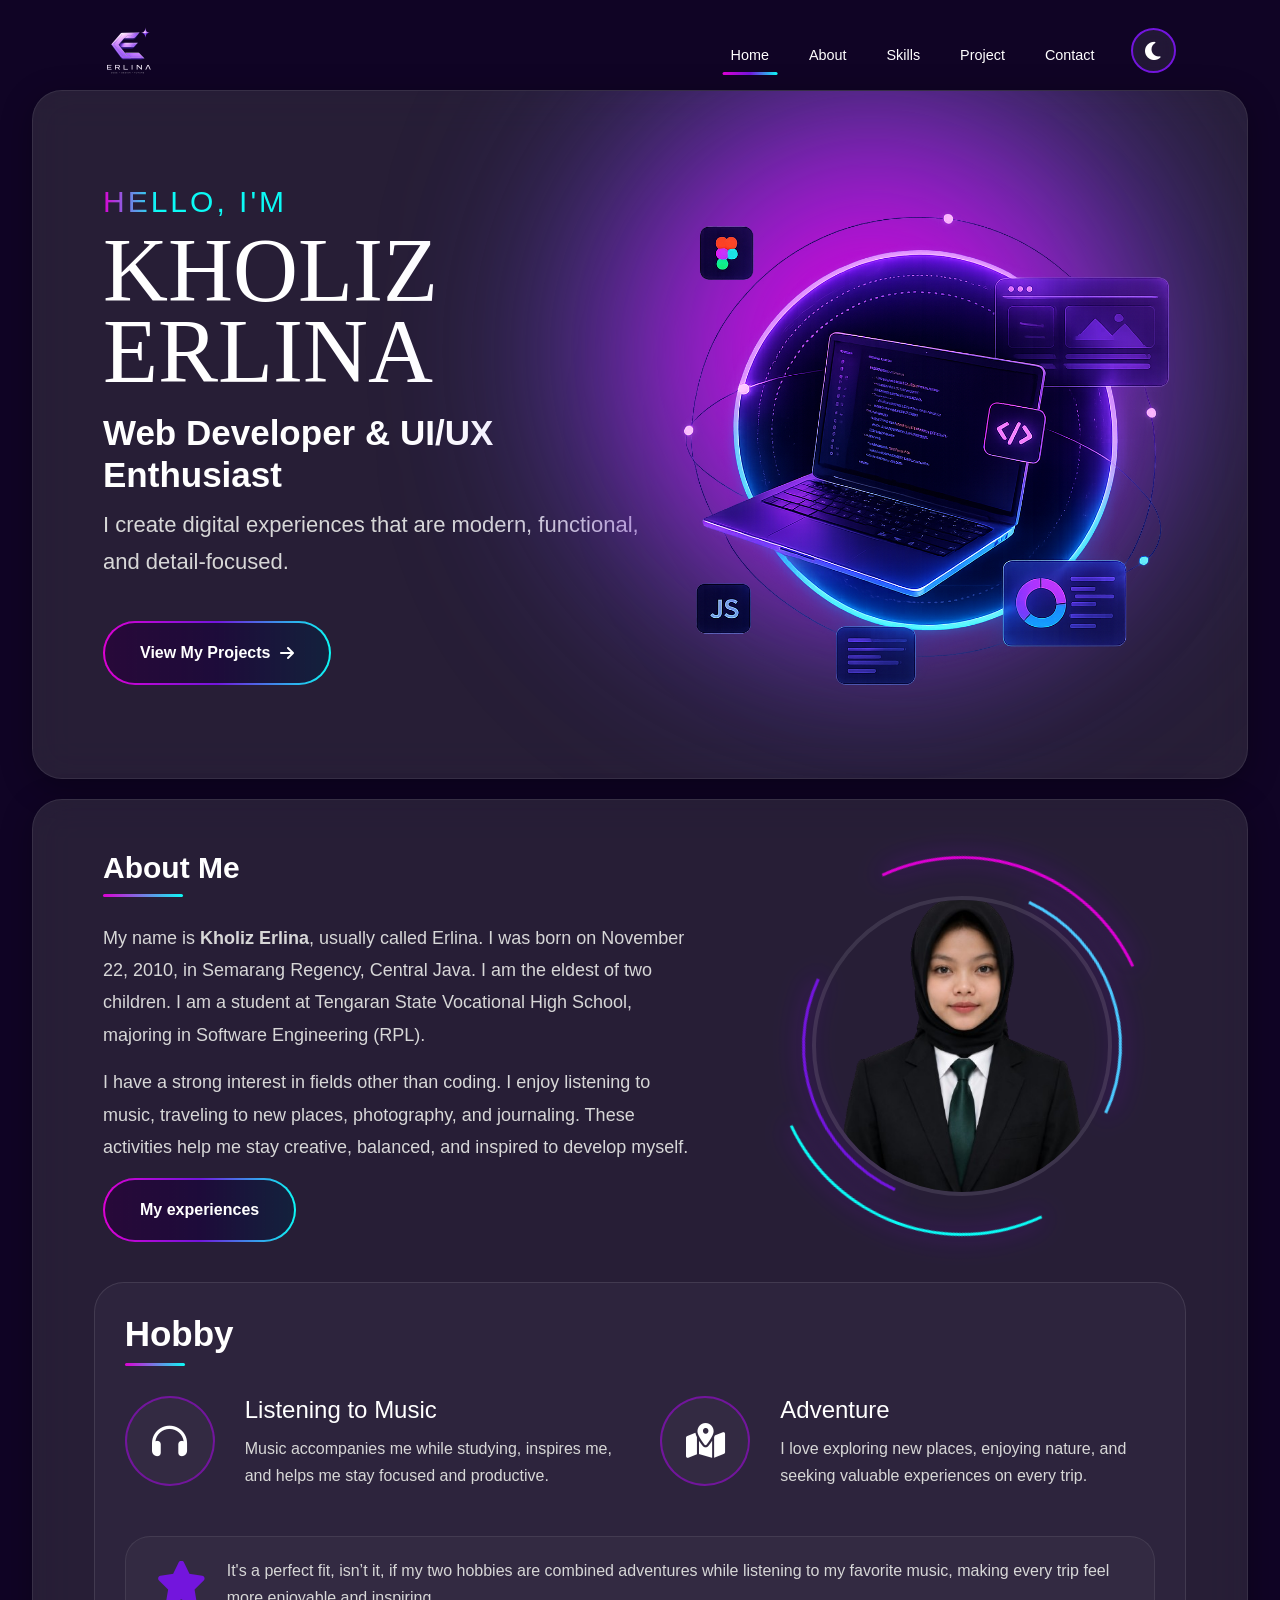
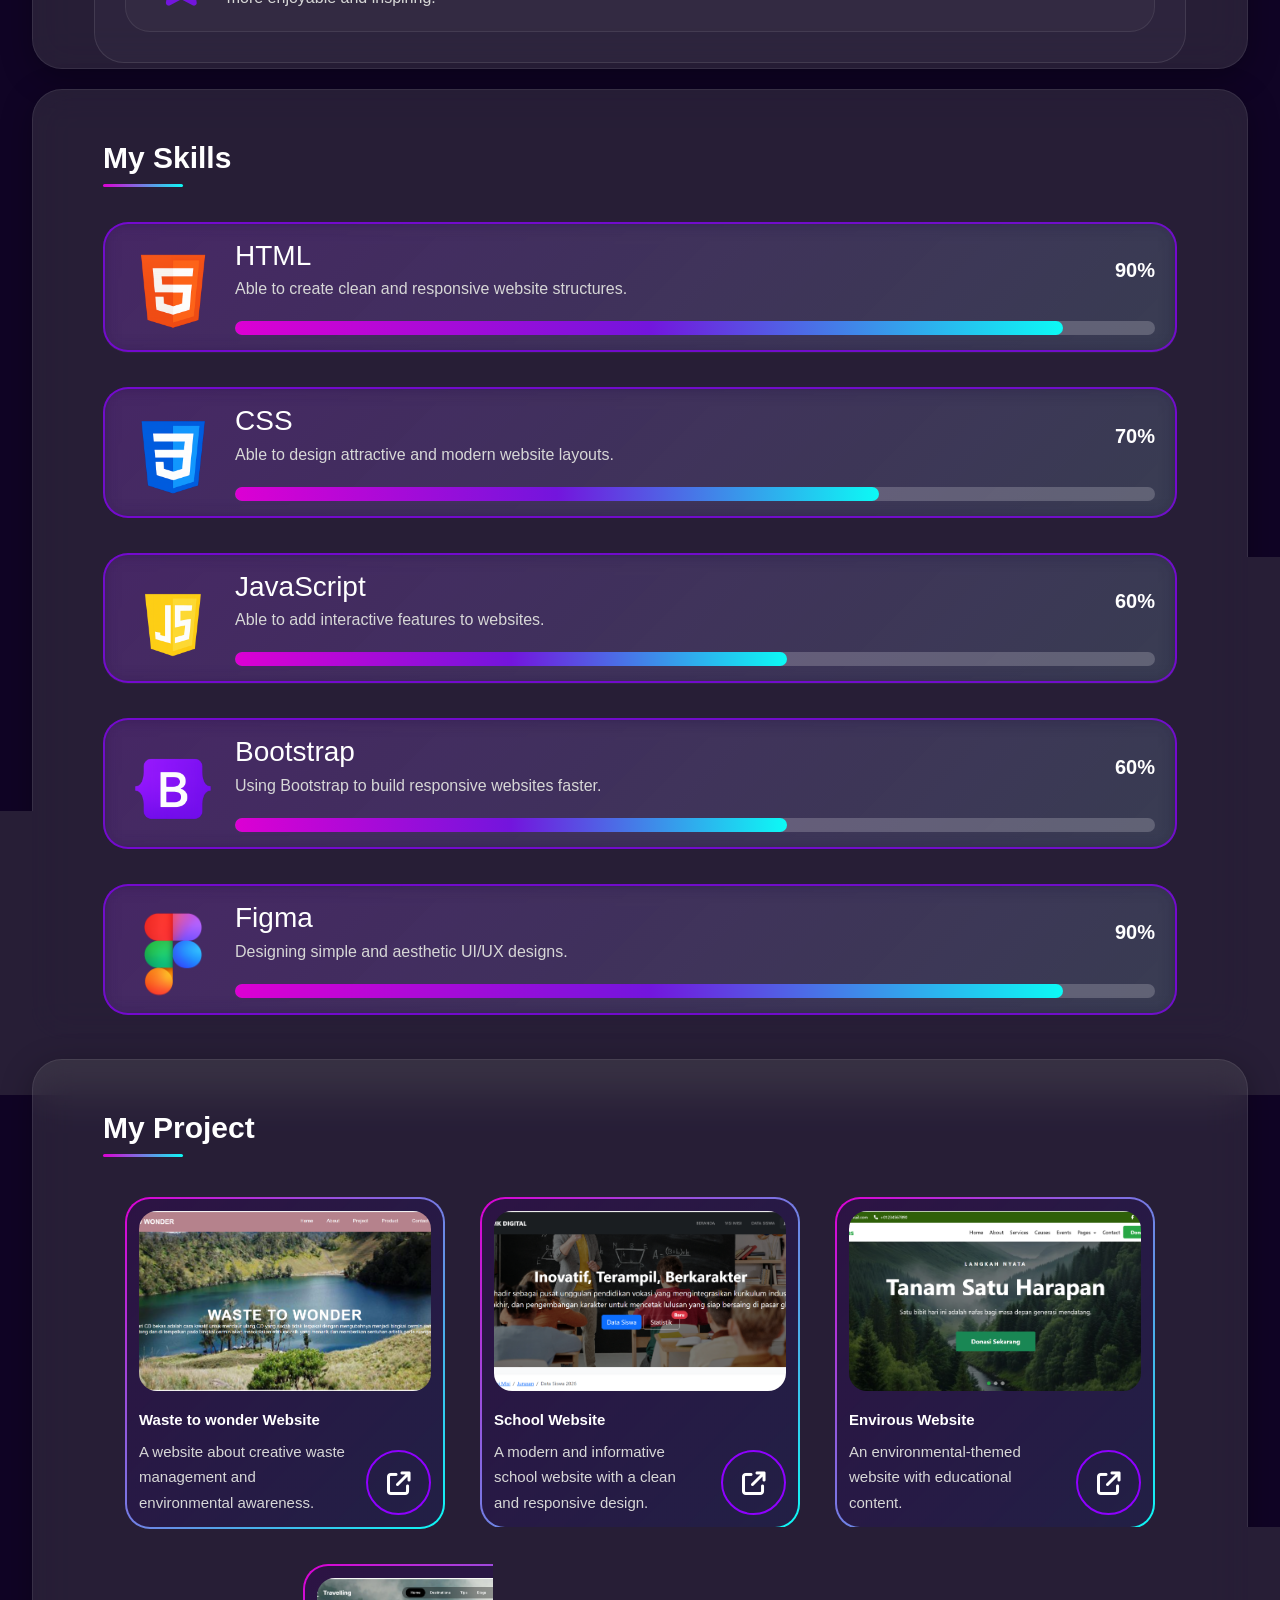
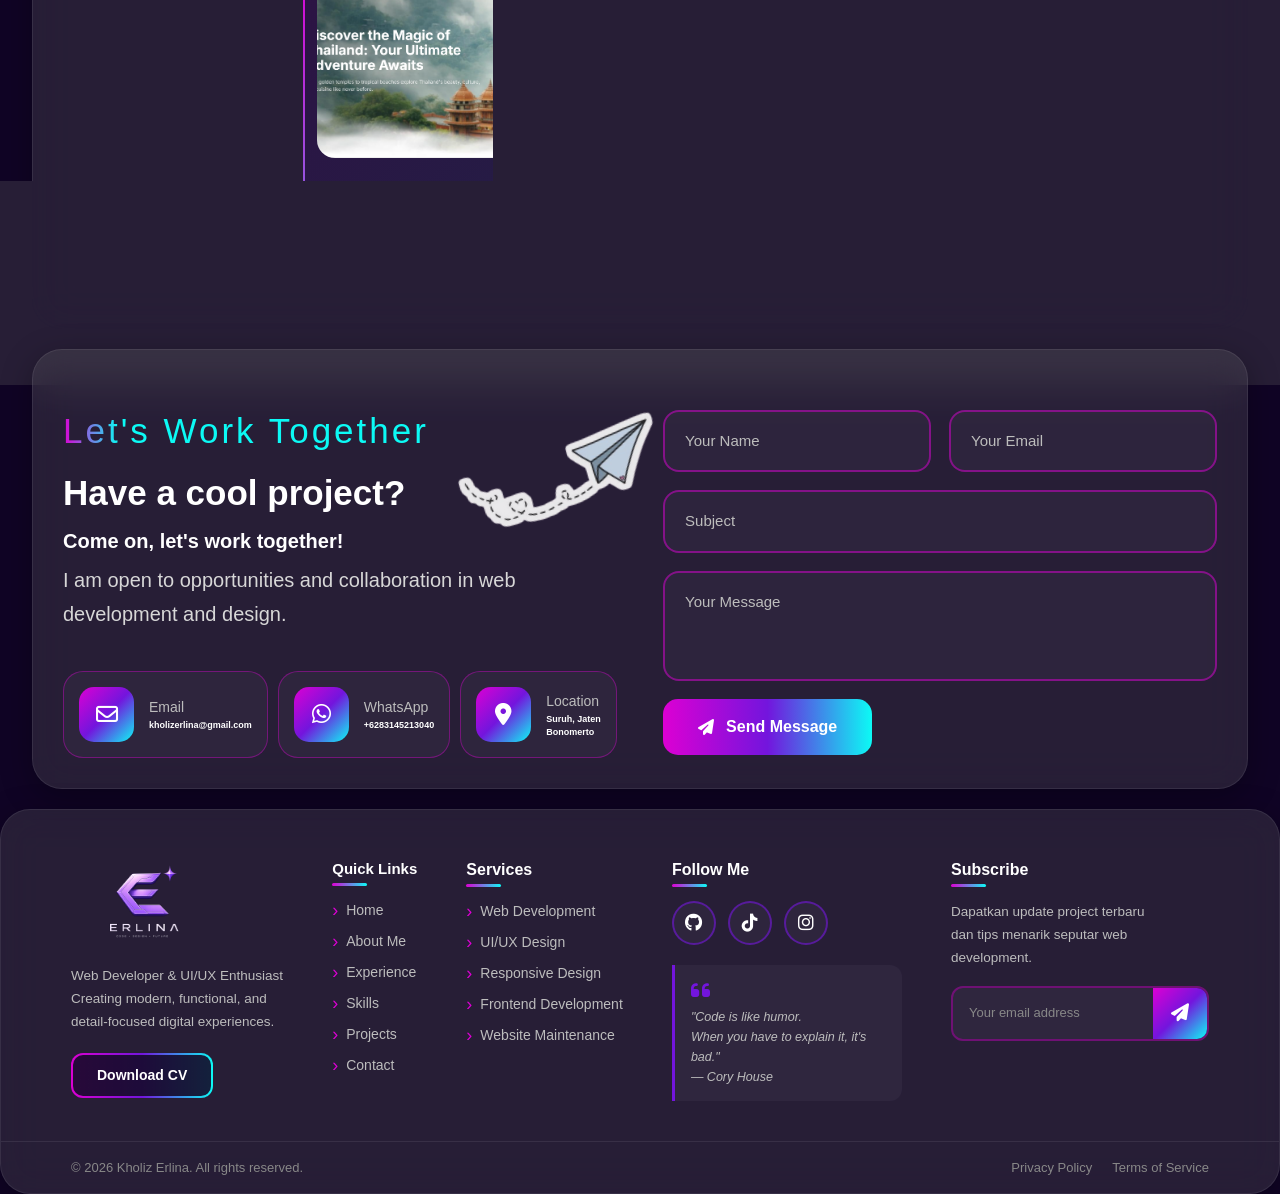
==== commit ed490bbf: "Add files via upload" ====
--- a/index.html
+++ b/index.html
@@ -119,7 +119,7 @@
                 creative, balanced, and inspired to develop myself.
             </p>
 
-            <a href="experience.html" class="hero-btn">
+            <a href="My Experience Creating a Portfolio Website.pdf" target="_blank" class="hero-btn">
                  My experiences
             </a>
         </div>
@@ -295,7 +295,7 @@
                         </p>
                     </div>
 
-                    <a href="https://wastetowonderr.netlify.app/" class="project-btn">
+                    <a href="https://wastetowonderr.netlify.app/" target="_blank" class="project-btn">
                         <i class="fa-solid fa-arrow-up-right-from-square"></i>
                     </a>
                 </div>
@@ -315,7 +315,7 @@
                         </p>
                     </div>
 
-                    <a href="https://kholizerlina-droid.github.io/Tugas2_bootstrap/" class="project-btn">
+                    <a href="https://kholizerlina-droid.github.io/Tugas2_bootstrap/" target="_blank" class="project-btn">
                         <i class="fa-solid fa-arrow-up-right-from-square"></i>
                     </a>
 
@@ -337,7 +337,7 @@
                         </p>
                     </div>
 
-                    <a href="https://kholizerlina-droid.github.io/Tugas.Environs/" class="project-btn">
+                    <a href="https://kholizerlina-droid.github.io/Tugas.Environs/" target="_blank" class="project-btn">
                         <i class="fa-solid fa-arrow-up-right-from-square"></i>
                     </a>
                 </div>
@@ -358,7 +358,7 @@
                         </p>
                     </div>
 
-                    <a href="https://kholizerlina-droid.github.io/Tugas4.travelling/" class="project-btn">
+                    <a href="https://kholizerlina-droid.github.io/Tugas4.travelling/" target="_blank" class="project-btn">
                         <i class="fa-solid fa-arrow-up-right-from-square"></i>
                     </a>
                 </div>
@@ -379,7 +379,7 @@
                         </p>
                     </div>
 
-                    <a href="https://kholizerlina-droid.github.io/Tugas5.Healthy-Food-Catering/" class="project-btn">
+                    <a href="https://kholizerlina-droid.github.io/Tugas5.Healthy-Food-Catering/" target="_blank" class="project-btn">
                         <i class="fa-solid fa-arrow-up-right-from-square"></i>
                     </a>
                 </div>
@@ -412,7 +412,7 @@
 
             <img src="lgg-removebg-preview.png" alt="" class="paper-plane">
             <div class="contact-info-wrapper">
-                    <a href="mailto:kholizerlinaa@gmail.com?subject=Collaboration" class="contact-info-box">
+                    <a href="mailto:kholizerlinaa@gmail.com?subject=Collaboration" target="_blank" class="contact-info-box">
                         <div class="contact-info-icon">
                             <i class="fa-regular fa-envelope"></i>
                         </div>
@@ -446,7 +446,7 @@
         </div>
 
         <div class="contact-right">
-            <form class="contact-form" action="https://formspree.io/f/mzdonkod" method="POST">
+            <form class="contact-form" action="https://formspree.io/f/mzdonkod" target="_blank" method="POST">
                 <div class="form-group-double">
                     <input type="text" name="name" placeholder="Your Name" required>
                     <input type="email" name="email" placeholder="Your Email" required>
@@ -475,7 +475,7 @@
                 Creating modern, functional, and<br>
                 detail-focused digital experiences.
             </p>
-            <a href="cv.jpeg" class="footer-cv-btn">Download CV</a>
+            <a href="cv.jpeg" target="_blank" class="footer-cv-btn">Download CV</a>
         </div>
 
        
@@ -484,7 +484,7 @@
             <ul>
                 <li><a href="#home">Home</a></li>
                 <li><a href="#about">About Me</a></li>
-                <li><a href="experience.html">Experience</a></li>
+                <li><a href="My Experience Creating a Portfolio Website.pdf" target="_blank">Experience</a></li>
                 <li><a href="#skills">Skills</a></li>
                 <li><a href="#project">Projects</a></li>
                 <li><a href="#contact">Contact</a></li>
@@ -507,13 +507,13 @@
         <div class="footer-col">
             <h5>Follow Me</h5>
             <div class="footer-socials">
-                <a href="https://github.com/kholizerlina-droid" class="footer-social-btn">
+                <a href="https://github.com/kholizerlina-droid" target="_blank" class="footer-social-btn">
                     <i class="fa-brands fab fa-github"></i>
                 </a>
-                <a href="https://www.tiktok.com/@kz.erlina?_r=1&_t=ZS-96NfgqhVVcg" class="footer-social-btn">
+                <a href="https://www.tiktok.com/@kz.erlina?_r=1&_t=ZS-96NfgqhVVcg" target="_blank" class="footer-social-btn">
                     <i class="fa-brands fa-tiktok"></i>
                 </a>
-                <a href="https://www.instagram.com/kholizerlinaa?igsh=ZHc0bGsyeGJzOWNv" class="footer-social-btn">
+                <a href="https://www.instagram.com/kholizerlinaa?igsh=ZHc0bGsyeGJzOWNv" target="_blank" class="footer-social-btn">
                     <i class="fa-brands fa-instagram"></i>
                 </a>
             </div>
@@ -536,7 +536,7 @@
                 dan tips menarik seputar web<br>
                 development.
             </p>
-            <form class="footer-subscribe-form" action="https://formspree.io/f/maqvrlvr" method="POST">
+            <form class="footer-subscribe-form" action="https://formspree.io/f/maqvrlvr" target="_blank" method="POST">
                 <input type="email" name="email" placeholder="Your email address" required>
                 <button type="submit">
                     <i class="fa-solid fa-paper-plane"></i>
@@ -645,4 +645,4 @@
 
 <script src="https://cdn.jsdelivr.net/npm/bootstrap@5.3.0/dist/js/bootstrap.bundle.min.js"></script>
 </body>
-</html>
+</html>
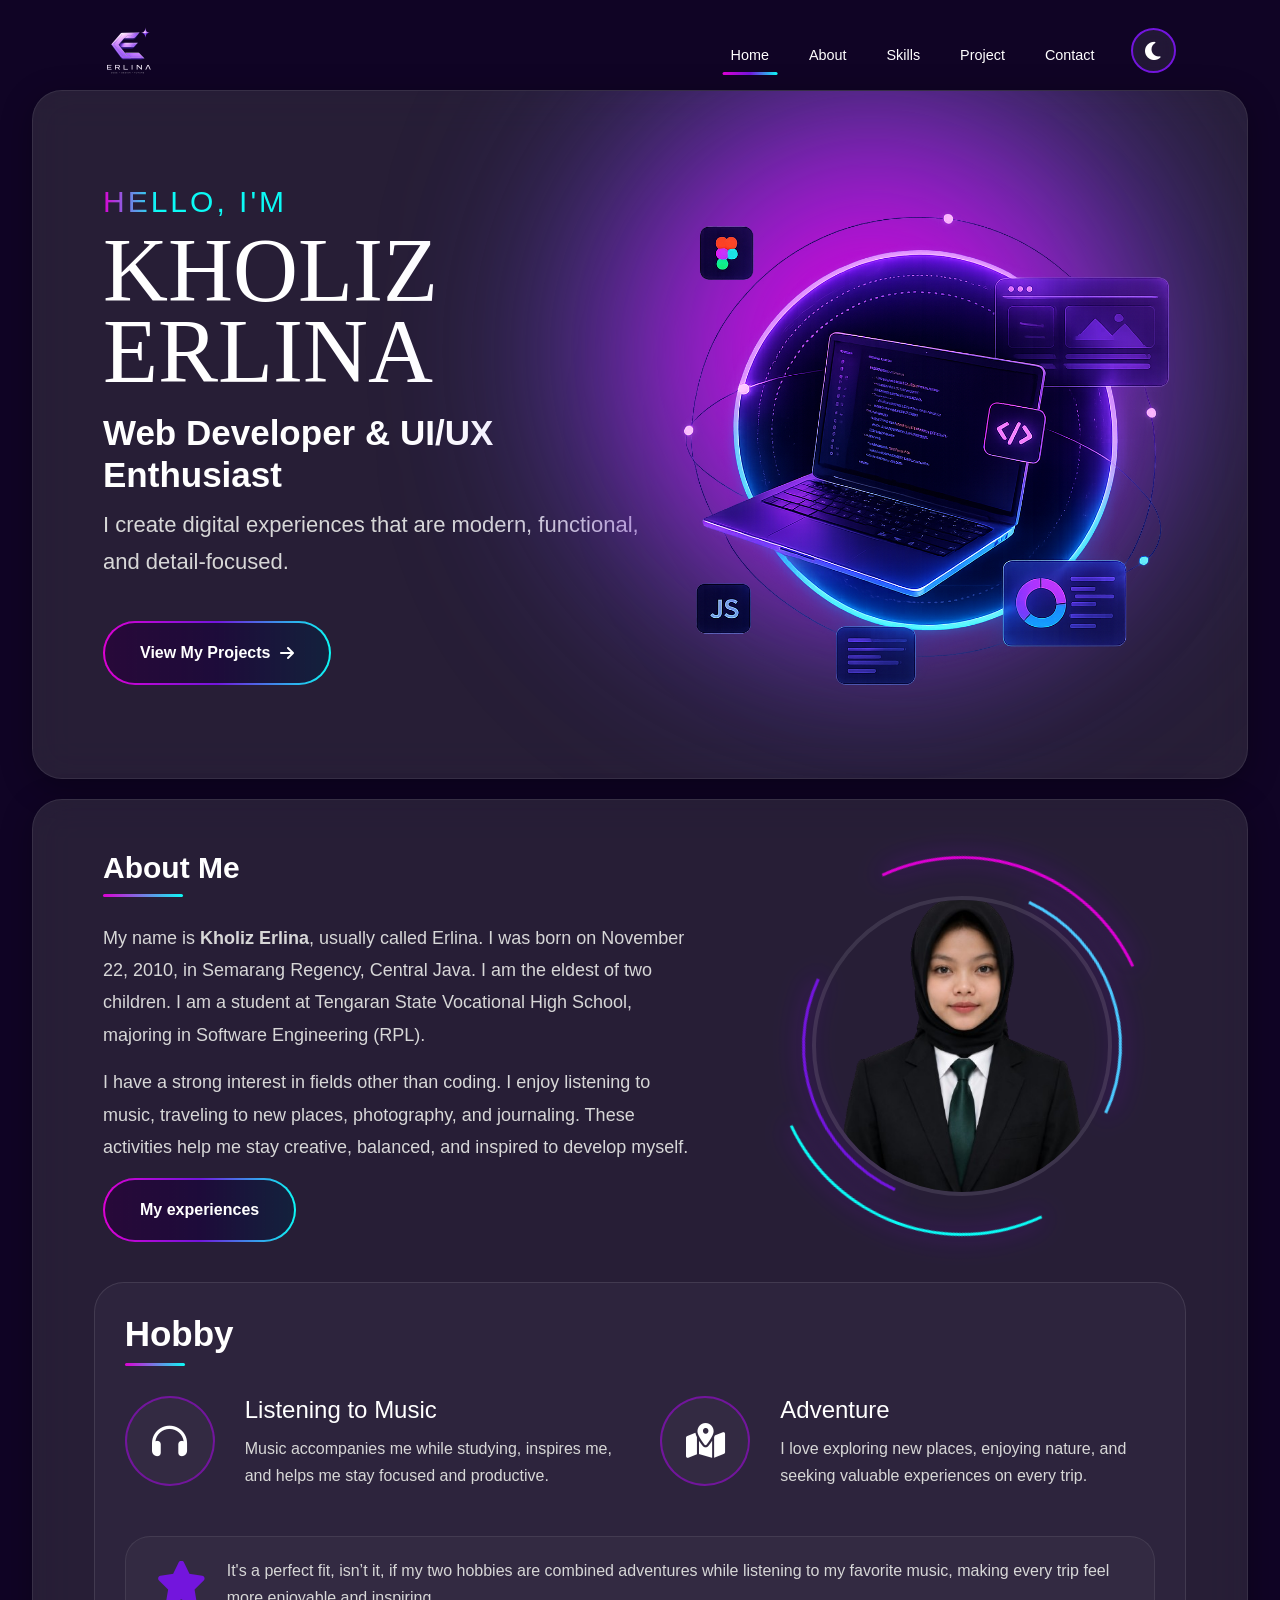
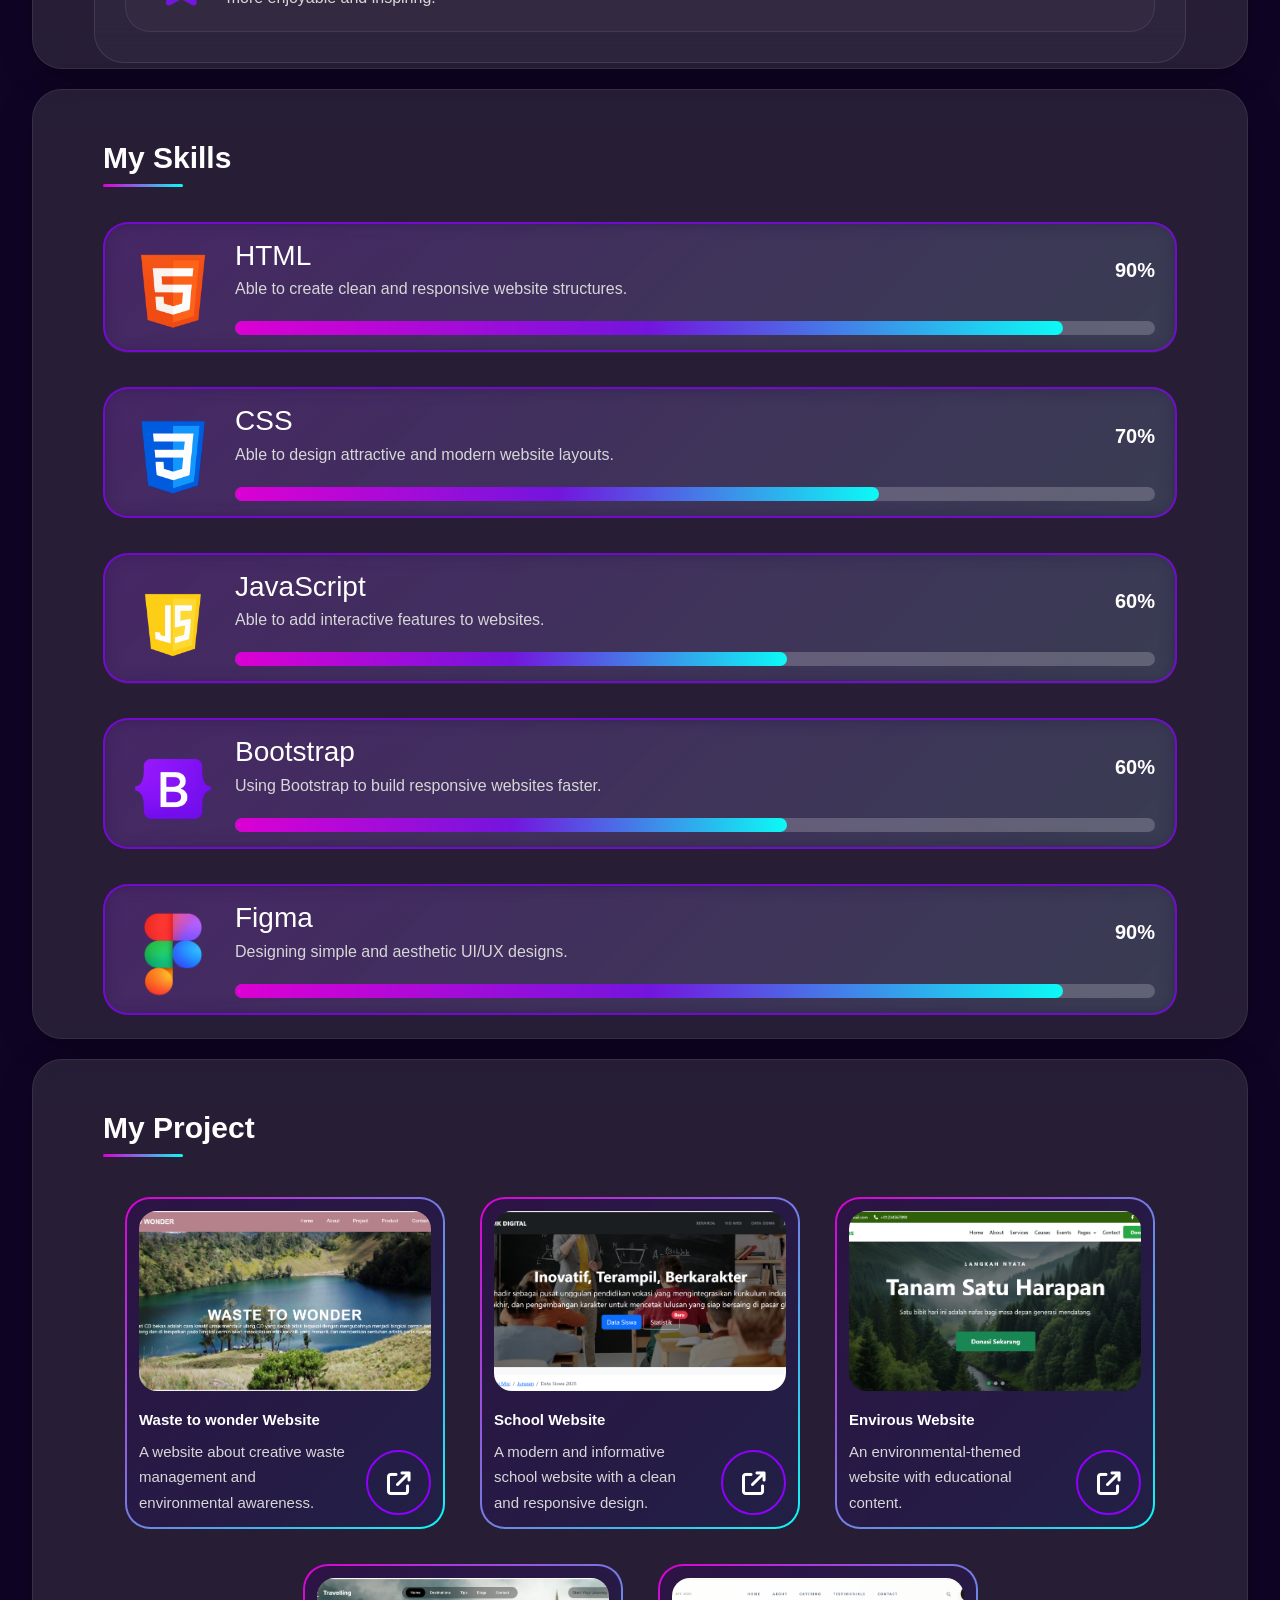
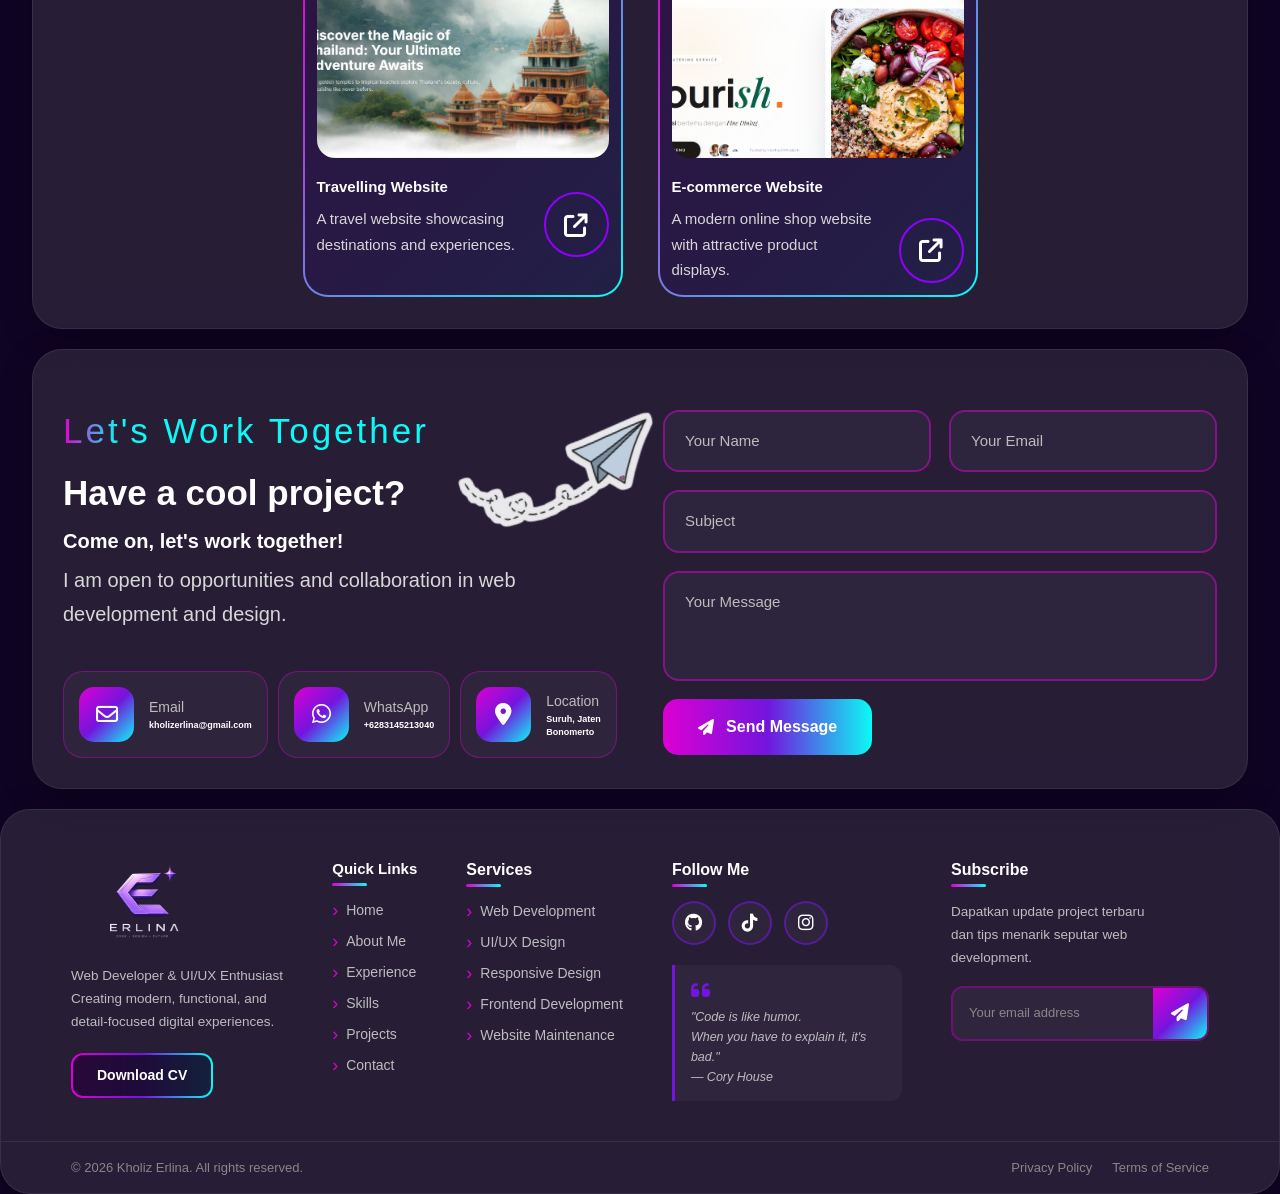
==== commit b5d901c5: "Update index.html" ====
--- a/index.html
+++ b/index.html
@@ -433,7 +433,7 @@
                     </div>
                 </a>
 
-                <a href="https://maps.app.goo.gl/fNrMrjR4Du6vrPM79" target="_blank" class="contact-info-box">
+                <a href="https://www.google.com/maps/place/7%C2%B021'55.1%22S+110%C2%B037'49.5%22E/@-7.3653017,110.6278369,17z/data=!3m1!4b1!4m4!3m3!8m2!3d-7.3653017!4d110.6304118?hl=en&entry=ttu&g_ep=EgoyMDI2MDUxMy4wIKXMDSoASAFQAw%3D%3D" target="_blank" class="contact-info-box">
                     <div class="contact-info-icon">
                         <i class="fa-solid fa-location-dot"></i>
                     </div>
@@ -645,4 +645,4 @@
 
 <script src="https://cdn.jsdelivr.net/npm/bootstrap@5.3.0/dist/js/bootstrap.bundle.min.js"></script>
 </body>
-</html>+</html>
